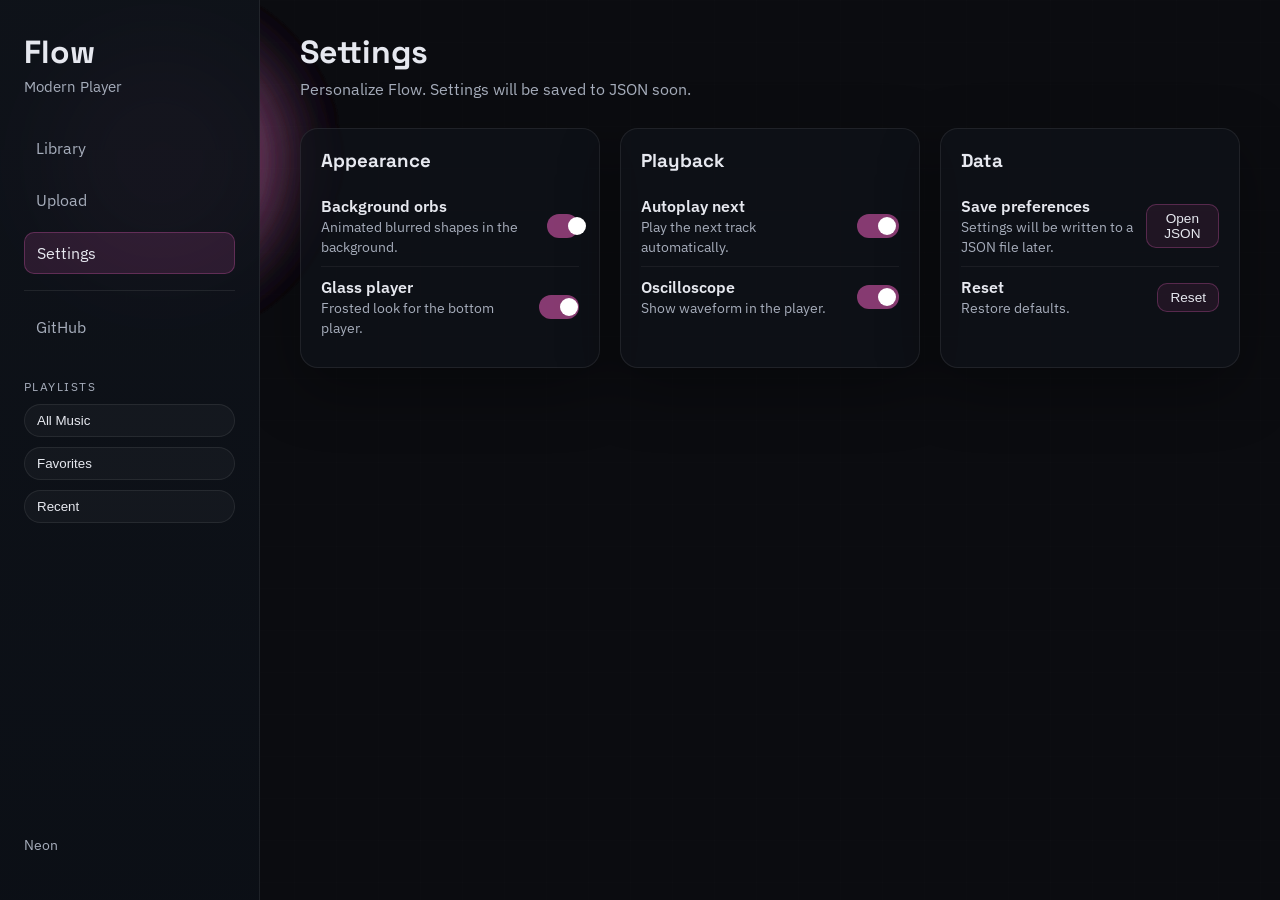
==== settings.html @ 891142a4 "Add files via upload" ====
<!DOCTYPE html>
<html lang="en">
  <head>
    <meta charset="UTF-8" />
    <meta name="viewport" content="width=device-width, initial-scale=1" />
    <title>Settings - Flow</title>
    <link rel="stylesheet" href="src/css/style.css" />
    <link rel="icon" href="src/icon/logo.png" />
  </head>
  <body>
    <div class="bg-orbs">
      <span class="orb orb-1"></span>
      <span class="orb orb-2"></span>
      <span class="orb orb-3"></span>
      <span class="orb orb-4"></span>
      <span class="orb orb-5"></span>
      <span class="orb orb-6"></span>
    </div>
    <div class="app">
      <aside class="sidebar">
        <div class="brand">
          <h1>Flow</h1>
          <p class="subtitle">Modern Player</p>
        </div>

        <nav class="nav">
          <a href="index.html#library" class="nav-link">Library</a>
          <a href="upload.html" class="nav-link">Upload</a>
          <a href="settings.html" class="nav-link active">Settings</a>
          <div class="nav-divider"></div>
          <a href="https://github.com/neonmc23/flow" target="_blank" class="nav-link">GitHub</a>
        </nav>

        <div class="sidebar-section">
          <p class="section-title">Playlists</p>
          <button class="pill">All Music</button>
          <button class="pill">Favorites</button>
          <button class="pill">Recent</button>
        </div>

        <p class="sidebar-footer">Neon</p>
      </aside>

      <main class="main">
        <header class="topbar compact">
          <div class="title-block">
            <h2>Settings</h2>
            <p>Personalize Flow. Settings will be saved to JSON soon.</p>
          </div>
        </header>

        <section class="settings-grid">
          <div class="setting-card">
            <h3>Appearance</h3>
            <div class="setting-row">
              <div>
                <p class="setting-title">Background orbs</p>
                <span class="setting-sub">Animated blurred shapes in the background.</span>
              </div>
              <label class="switch">
                <input type="checkbox" id="setting-orbs" checked />
                <span class="slider"></span>
              </label>
            </div>

            <div class="setting-row">
              <div>
                <p class="setting-title">Glass player</p>
                <span class="setting-sub">Frosted look for the bottom player.</span>
              </div>
              <label class="switch">
                <input type="checkbox" id="setting-glass" checked />
                <span class="slider"></span>
              </label>
            </div>
          </div>

          <div class="setting-card">
            <h3>Playback</h3>
            <div class="setting-row">
              <div>
                <p class="setting-title">Autoplay next</p>
                <span class="setting-sub">Play the next track automatically.</span>
              </div>
              <label class="switch">
                <input type="checkbox" id="setting-autoplay" checked />
                <span class="slider"></span>
              </label>
            </div>

            <div class="setting-row">
              <div>
                <p class="setting-title">Oscilloscope</p>
                <span class="setting-sub">Show waveform in the player.</span>
              </div>
              <label class="switch">
                <input type="checkbox" id="setting-osc" checked />
                <span class="slider"></span>
              </label>
            </div>
          </div>

          <div class="setting-card">
            <h3>Data</h3>
            <div class="setting-row">
              <div>
                <p class="setting-title">Save preferences</p>
                <span class="setting-sub">Settings will be written to a JSON file later.</span>
              </div>
              <button class="control-btn" type="button">Open JSON</button>
            </div>

            <div class="setting-row">
              <div>
                <p class="setting-title">Reset</p>
                <span class="setting-sub">Restore defaults.</span>
              </div>
              <button class="control-btn" type="button">Reset</button>
            </div>
          </div>
        </section>
      </main>
    </div>
    <script src="src/javascript/settings.js"></script>
  </body>
</html>
---- src/css/style.css ----
@import url("https://fonts.googleapis.com/css2?family=IBM+Plex+Mono:wght@400;500&family=IBM+Plex+Sans:wght@300;400;500;600&family=Space+Grotesk:wght@400;500;600&display=swap");

:root {
  --bg: #0b0c10;
  --bg-soft: #12141b;
  --bg-elev: #181c25;
  --sidebar: #0f131a;
  --sidebar-width: 260px;
  --border: rgba(255, 255, 255, 0.08);
  --text: #e6e8ef;
  --muted: #a6adbb;
  --accent: #ff66cc;
  --accent-2: #ff9ee2;
  --shadow: 0 20px 60px rgba(0, 0, 0, 0.35);
}

* {
  box-sizing: border-box;
}

body {
  margin: 0;
  font-family: "IBM Plex Sans", system-ui, sans-serif;
  background: var(--bg);
  color: var(--text);
  min-height: 100vh;
}

body::before {
  content: "";
  position: fixed;
  inset: 0;
  background-image: linear-gradient(rgba(255, 255, 255, 0.03) 1px, transparent 1px),
    linear-gradient(90deg, rgba(255, 255, 255, 0.03) 1px, transparent 1px);
  background-size: 42px 42px;
  opacity: 0.3;
  pointer-events: none;
  z-index: -1;
}

body.orbs-off .bg-orbs {
  display: none;
}

.bg-orbs {
  position: fixed;
  inset: 0;
  overflow: hidden;
  z-index: -2;
  pointer-events: none;
}

.orb {
  position: absolute;
  width: var(--orb-size, 320px);
  height: var(--orb-size, 320px);
  border-radius: 50%;
  background: radial-gradient(circle, rgba(255, 102, 204, 0.35), transparent 65%);
  filter: blur(40px);
  opacity: 0.7;
  transform: translate3d(0, 0, 0) scale(1);
  transition: transform 0.15s ease-out;
}

.orb:nth-child(odd) {
  background: radial-gradient(circle, rgba(255, 158, 226, 0.32), transparent 65%);
}

a {
  text-decoration: none;
  color: inherit;
}

code {
  font-family: "IBM Plex Mono", ui-monospace, SFMono-Regular, Menlo, Monaco, Consolas, "Liberation Mono",
    "Courier New", monospace;
  color: var(--accent);
}

pre {
  font-family: "IBM Plex Mono", ui-monospace, SFMono-Regular, Menlo, Monaco, Consolas, "Liberation Mono",
    "Courier New", monospace;
}

.app {
  display: grid;
  grid-template-columns: var(--sidebar-width) 1fr;
  min-height: 100vh;
  position: relative;
}

.sidebar {
  background: linear-gradient(180deg, rgba(15, 19, 26, 0.96), rgba(12, 16, 23, 0.95));
  border-right: 1px solid var(--border);
  padding: 32px 24px;
  display: flex;
  flex-direction: column;
  gap: 32px;
  position: sticky;
  top: 0;
  height: 100vh;
}

.brand h1 {
  font-family: "Space Grotesk", sans-serif;
  font-size: 2rem;
  margin: 0 0 4px 0;
}

.subtitle {
  margin: 0;
  color: var(--muted);
  font-size: 0.95rem;
}

.nav {
  display: flex;
  flex-direction: column;
  gap: 12px;
}

.nav-link {
  padding: 10px 12px;
  border-radius: 10px;
  color: var(--muted);
  transition: all 0.2s ease;
}

.nav-link:hover,
.nav-link.active {
  color: var(--text);
  background: rgba(255, 102, 204, 0.12);
  border: 1px solid rgba(255, 102, 204, 0.25);
}

.nav-divider {
  height: 1px;
  background: var(--border);
  margin: 4px 0;
}

.sidebar-section {
  display: flex;
  flex-direction: column;
  gap: 10px;
}

.section-title {
  font-size: 0.75rem;
  text-transform: uppercase;
  letter-spacing: 0.12em;
  color: var(--muted);
  margin: 0;
}

.pill {
  background: rgba(255, 255, 255, 0.03);
  color: var(--text);
  border: 1px solid var(--border);
  padding: 8px 12px;
  border-radius: 999px;
  text-align: left;
  cursor: pointer;
  transition: all 0.2s ease;
}

.pill:hover {
  border-color: rgba(255, 102, 204, 0.4);
  color: var(--accent);
}

.playlist-btn.active {
  border-color: rgba(255, 102, 204, 0.6);
  background: rgba(255, 102, 204, 0.18);
  color: var(--accent);
}

.sidebar-footer {
  margin-top: auto;
  color: var(--muted);
  font-size: 0.85rem;
}

.main {
  padding: 32px 40px 180px;
}

.topbar {
  display: grid;
  grid-template-columns: 1.1fr 1.4fr auto;
  gap: 24px;
  align-items: center;
  margin-bottom: 28px;
}

.topbar.compact {
  grid-template-columns: 1fr;
}

.title-block h2 {
  font-family: "Space Grotesk", sans-serif;
  font-size: 2rem;
  margin: 0 0 6px 0;
}

.title-block p {
  margin: 0;
  color: var(--muted);
  line-height: 1.4;
}

.search-wrapper {
  width: 100%;
}

.search-container {
  position: relative;
  width: 100%;
}

.search-bar {
  width: 100%;
  border: 1px solid var(--border);
  border-radius: 14px;
  padding: 12px 86px 12px 16px;
  background: rgba(10, 12, 16, 0.8);
  color: var(--text);
  font-size: 0.95rem;
}

.search-bar:focus {
  outline: none;
  border-color: rgba(255, 102, 204, 0.6);
  box-shadow: 0 0 0 3px rgba(255, 102, 204, 0.2);
}

.search-icon {
  position: absolute;
  right: 46px;
  top: 50%;
  transform: translateY(-50%);
  height: 18px;
  opacity: 0.7;
  pointer-events: none;
}

.filter-trigger {
  position: absolute;
  right: 10px;
  top: 50%;
  transform: translateY(-50%);
  width: 28px;
  height: 28px;
  border-radius: 8px;
  border: 1px solid rgba(255, 102, 204, 0.25);
  background: rgba(255, 102, 204, 0.12);
  display: grid;
  place-items: center;
  cursor: pointer;
  z-index: 3;
}

.filter-icon {
  height: 20px;
  opacity: 0.7;
  transition: opacity 0.2s;
}

.filter-trigger:hover .filter-icon {
  opacity: 1;
}

.filter-menu {
  display: none;
  flex-direction: column;
  position: absolute;
  top: 2.8rem;
  right: 0;
  background: rgba(12, 15, 22, 0.95);
  border: 1px solid rgba(255, 102, 204, 0.3);
  border-radius: 14px;
  padding: 0.8rem 1rem;
  z-index: 200;
  width: max-content;
  min-width: 180px;
  box-shadow: var(--shadow);
  backdrop-filter: blur(10px);
  opacity: 0;
  pointer-events: none;
  transform: translateY(-10px);
  transition: all 0.3s ease;
}

.filter-menu.show {
  display: flex;
  opacity: 1;
  pointer-events: auto;
  transform: translateY(0);
}

.filter-menu p {
  color: var(--accent);
  margin: 0.5rem 0 0.4rem;
  font-weight: 600;
  font-size: 0.9rem;
}

.filter-menu select {
  width: 100%;
  padding: 0.5rem 0.8rem;
  background: rgba(20, 24, 32, 0.9);
  border: 1px solid rgba(255, 102, 204, 0.3);
  border-radius: 8px;
  color: #fff;
  font-size: 0.95rem;
  margin-bottom: 0.7rem;
}

.filter-menu button {
  background-color: var(--accent);
  color: #200013;
  border: none;
  padding: 0.5rem 1rem;
  border-radius: 8px;
  font-weight: 600;
  cursor: pointer;
  width: 100%;
  transition: background-color 0.3s;
}

.filter-menu button:hover {
  background-color: #ff4fbf;
}

.stats {
  display: flex;
  gap: 18px;
  padding: 12px 16px;
  border-radius: 16px;
  background: rgba(12, 15, 22, 0.7);
  border: 1px solid var(--border);
  box-shadow: var(--shadow);
}

.stat {
  display: flex;
  flex-direction: column;
  gap: 4px;
}

.stat-label {
  font-size: 0.7rem;
  text-transform: uppercase;
  letter-spacing: 0.18em;
  color: var(--muted);
}

.stat-value {
  font-size: 1.1rem;
  font-weight: 600;
  color: var(--accent);
}

.content-grid {
  display: grid;
  grid-template-columns: minmax(0, 1fr) 280px;
  gap: 24px;
  align-items: start;
}

.library {
  background: rgba(15, 18, 25, 0.7);
  border: 1px solid var(--border);
  border-radius: 18px;
  padding: 12px;
  box-shadow: var(--shadow);
}

.table-head,
.track-row {
  display: grid;
  grid-template-columns: minmax(260px, 2.6fr) minmax(140px, 1.1fr) minmax(160px, 1.2fr) 60px;
  gap: 16px;
  align-items: center;
}

.table-head {
  padding: 12px 16px;
  color: var(--muted);
  font-size: 0.8rem;
  letter-spacing: 0.04em;
  border-bottom: 1px solid var(--border);
}

.sort-btn {
  background: transparent;
  border: none;
  color: var(--muted);
  font-size: 0.8rem;
  letter-spacing: 0.04em;
  padding: 0;
  text-align: left;
  cursor: pointer;
  display: flex;
  align-items: center;
  gap: 6px;
}

.sort-btn.active {
  color: var(--accent);
}

.sort-btn span {
  font-size: 0.65rem;
  color: var(--accent);
}

.table-body {
  list-style: none;
  padding: 0;
  margin: 0;
}

.track-row {
  padding: 12px 16px;
  border-radius: 12px;
  margin-top: 6px;
  background: rgba(12, 14, 20, 0.5);
  border: 1px solid transparent;
  transition: all 0.2s ease;
  cursor: pointer;
}

.track-row:hover {
  border-color: rgba(255, 102, 204, 0.3);
  background: rgba(20, 25, 34, 0.9);
}

.track-row.active {
  border-color: rgba(255, 158, 226, 0.7);
  box-shadow: 0 0 0 2px rgba(255, 102, 204, 0.2);
}

.cell.title {
  display: flex;
  align-items: center;
  gap: 12px;
  min-width: 0;
}

.cover {
  width: 42px;
  height: 42px;
  border-radius: 10px;
  object-fit: cover;
  box-shadow: 0 8px 20px rgba(0, 0, 0, 0.35);
}

.title-text strong {
  display: block;
  font-size: 0.98rem;
  white-space: nowrap;
  overflow: hidden;
  text-overflow: ellipsis;
}

.title-text span {
  color: var(--muted);
  font-size: 0.85rem;
  white-space: nowrap;
  overflow: hidden;
  text-overflow: ellipsis;
}

.title-text {
  min-width: 0;
  flex: 1;
}

.queue-add {
  margin-left: 8px;
  border: 1px solid rgba(255, 102, 204, 0.4);
  background: rgba(255, 102, 204, 0.15);
  color: var(--accent);
  font-size: 0.7rem;
  text-transform: uppercase;
  letter-spacing: 0.1em;
  padding: 4px 8px;
  border-radius: 999px;
  cursor: pointer;
}

.queue-add:hover {
  background: rgba(255, 102, 204, 0.3);
}

.fav-btn {
  margin-left: auto;
  margin-right: 8px;
  border: 1px solid rgba(255, 102, 204, 0.25);
  background: rgba(255, 102, 204, 0.08);
  color: var(--muted);
  font-size: 0.7rem;
  text-transform: uppercase;
  letter-spacing: 0.1em;
  padding: 4px 8px;
  border-radius: 999px;
  cursor: pointer;
}

.fav-btn.active {
  color: var(--accent);
  border-color: rgba(255, 102, 204, 0.5);
  background: rgba(255, 102, 204, 0.2);
}

.cell.artist,
.cell.album,
.cell.time {
  color: var(--muted);
  font-size: 0.9rem;
}

.cell.time {
  text-align: right;
  color: var(--accent);
  font-weight: 600;
}

.queue {
  background: rgba(15, 18, 25, 0.75);
  border: 1px solid var(--border);
  border-radius: 18px;
  padding: 16px;
  box-shadow: var(--shadow);
  position: sticky;
  top: 32px;
}

.queue-header {
  display: flex;
  align-items: center;
  justify-content: space-between;
  margin-bottom: 12px;
}

.queue-header h3 {
  margin: 0;
  font-family: "Space Grotesk", sans-serif;
  font-size: 1.1rem;
}

.queue-clear {
  background: transparent;
  border: 1px solid rgba(255, 102, 204, 0.3);
  color: var(--accent);
  padding: 6px 10px;
  border-radius: 10px;
  cursor: pointer;
  font-size: 0.75rem;
}

.queue-list {
  list-style: none;
  padding: 0;
  margin: 0;
  display: flex;
  flex-direction: column;
  gap: 10px;
}

.queue-item {
  display: flex;
  gap: 10px;
  padding: 8px 10px;
  border-radius: 12px;
  background: rgba(12, 14, 20, 0.5);
  border: 1px solid transparent;
  cursor: pointer;
  align-items: center;
}

.queue-item:hover {
  border-color: rgba(255, 102, 204, 0.35);
}

.queue-item.dragging {
  opacity: 0.5;
}

.queue-remove {
  margin-left: auto;
  border: none;
  background: transparent;
  color: var(--muted);
  font-size: 0.9rem;
  cursor: pointer;
}

.queue-remove:hover {
  color: var(--accent);
}

.queue-item img {
  width: 36px;
  height: 36px;
  border-radius: 8px;
  object-fit: cover;
}

.queue-item .meta {
  display: flex;
  flex-direction: column;
  gap: 2px;
}

.queue-item .meta span {
  font-size: 0.8rem;
  color: var(--muted);
}

.queue-hint {
  margin-top: 12px;
  font-size: 0.75rem;
  color: var(--muted);
}

footer {
  text-align: center;
  font-size: 0.8rem;
  color: var(--muted);
  margin-top: 32px;
}

.player {
  position: fixed;
  left: calc(var(--sidebar-width) + (100% - var(--sidebar-width)) / 2);
  transform: translateX(-50%);
  bottom: 16px;
  width: min(980px, calc(100% - var(--sidebar-width) - 48px));
  display: flex;
  gap: 12px;
  align-items: center;
  padding: 12px 16px;
  border-radius: 18px;
  background: rgba(14, 16, 22, 0.6);
  border: 1px solid rgba(255, 255, 255, 0.08);
  box-shadow: 0 24px 60px rgba(0, 0, 0, 0.45);
  backdrop-filter: blur(16px);
  flex-wrap: wrap;
  z-index: 50;
}

.player.player-flat {
  background: rgba(10, 12, 16, 0.9);
  backdrop-filter: none;
}

.oscilloscope-wrap {
  width: 100%;
}

#oscilloscope {
  width: 100%;
  height: 48px;
  background: rgba(10, 12, 16, 0.4);
  border-radius: 14px;
  box-shadow: 0 0 18px rgba(255, 102, 204, 0.2);
}

.oscilloscope-wrap.hidden {
  display: none;
}

.player-info {
  display: flex;
  align-items: center;
  gap: 12px;
  flex: 0 0 240px;
  max-width: 240px;
  min-width: 0;
}

.player-info img {
  width: 44px;
  height: 44px;
  border-radius: 10px;
  object-fit: cover;
}

.player-title {
  margin: 0;
  font-weight: 600;
  width: 100%;
  overflow: hidden;
  white-space: nowrap;
  display: block;
}

.player-info > div {
  min-width: 0;
}

.title-marquee {
  display: inline-block;
  white-space: nowrap;
  transform: translateX(0);
}

.player-title.is-marquee .title-marquee {
  animation: marquee var(--marquee-duration, 10s) linear infinite;
}

@keyframes marquee {
  0% {
    transform: translateX(0);
  }
  10% {
    transform: translateX(0);
  }
  45% {
    transform: translateX(calc(-1 * var(--marquee-distance, 0px)));
  }
  55% {
    transform: translateX(calc(-1 * var(--marquee-distance, 0px)));
  }
  90% {
    transform: translateX(0);
  }
  100% {
    transform: translateX(0);
  }
}

.player-sub {
  margin: 2px 0 0 0;
  color: var(--muted);
  font-size: 0.8rem;
}

#audio {
  flex: 1;
  height: 32px;
  border-radius: 12px;
  background: rgba(255, 255, 255, 0.05);
  border: 1px solid rgba(255, 255, 255, 0.08);
}

audio::-webkit-media-controls-panel {
  background-color: transparent;
}

audio::-moz-media-controls {
  background-color: transparent;
}

.player-controls {
  display: grid;
  gap: 10px;
  flex: 1;
  min-width: 280px;
}

.player-buttons {
  display: flex;
  gap: 8px;
}

.control-btn {
  border: 1px solid rgba(255, 102, 204, 0.25);
  background: rgba(255, 102, 204, 0.08);
  color: var(--text);
  padding: 6px 12px;
  border-radius: 10px;
  cursor: pointer;
  font-size: 0.85rem;
}

.control-btn.primary {
  background: rgba(255, 102, 204, 0.28);
  border-color: rgba(255, 102, 204, 0.6);
  color: #1b0010;
  font-weight: 600;
}

.control-btn:focus-visible {
  outline: 2px solid rgba(255, 102, 204, 0.6);
  outline-offset: 2px;
}

.progress-wrap {
  display: grid;
  grid-template-columns: 46px 1fr 46px auto;
  gap: 12px;
  align-items: center;
  color: var(--muted);
  font-size: 0.8rem;
}

#progress {
  width: 100%;
  accent-color: var(--accent);
}

.volume-wrap {
  display: flex;
  align-items: center;
  gap: 8px;
  color: var(--muted);
  font-size: 0.8rem;
}

#volume {
  width: 120px;
  accent-color: var(--accent);
}

.upload-guide {
  background: rgba(15, 18, 25, 0.75);
  border: 1px solid var(--border);
  border-radius: 18px;
  padding: 24px;
  box-shadow: var(--shadow);
}

.upload-guide h3 {
  margin-top: 0;
  font-family: "Space Grotesk", sans-serif;
}

.steps {
  line-height: 1.7;
  color: var(--muted);
}

.code-block {
  background: #0a0d13;
  color: var(--accent);
  padding: 16px;
  border-radius: 14px;
  border: 1px solid var(--border);
  overflow-x: auto;
}

.upload-note {
  margin-top: 16px;
  color: var(--muted);
}

.settings-grid {
  display: grid;
  grid-template-columns: repeat(auto-fit, minmax(260px, 1fr));
  gap: 20px;
}

.setting-card {
  background: rgba(15, 18, 25, 0.75);
  border: 1px solid var(--border);
  border-radius: 18px;
  padding: 20px;
  box-shadow: var(--shadow);
}

.setting-card h3 {
  margin: 0 0 14px;
  font-family: "Space Grotesk", sans-serif;
}

.setting-row {
  display: flex;
  align-items: center;
  justify-content: space-between;
  gap: 12px;
  padding: 10px 0;
  border-bottom: 1px solid rgba(255, 255, 255, 0.06);
}

.setting-row:last-child {
  border-bottom: none;
}

.setting-title {
  margin: 0;
  font-weight: 600;
}

.setting-sub {
  color: var(--muted);
  font-size: 0.85rem;
}

.switch {
  position: relative;
  display: inline-block;
  width: 42px;
  height: 24px;
}

.switch input {
  opacity: 0;
  width: 0;
  height: 0;
}

.slider {
  position: absolute;
  cursor: pointer;
  inset: 0;
  background: rgba(255, 255, 255, 0.12);
  border-radius: 999px;
  transition: 0.2s;
}

.slider::before {
  content: "";
  position: absolute;
  height: 18px;
  width: 18px;
  left: 3px;
  top: 3px;
  background: #fff;
  border-radius: 50%;
  transition: 0.2s;
}

.switch input:checked + .slider {
  background: rgba(255, 102, 204, 0.5);
}

.switch input:checked + .slider::before {
  transform: translateX(18px);
}

@media (max-width: 1200px) {
  .content-grid {
    grid-template-columns: 1fr;
  }

  .queue {
    position: relative;
    top: 0;
  }
}

@media (max-width: 1100px) {
  .topbar {
    grid-template-columns: 1fr;
  }

  .stats {
    width: fit-content;
  }
}

@media (max-width: 900px) {
  .app {
    grid-template-columns: 1fr;
  }

  .sidebar {
    position: relative;
    height: auto;
    border-right: none;
    border-bottom: 1px solid var(--border);
  }

  .main {
    padding: 24px 20px 160px;
  }

  .player {
    left: 50%;
    width: calc(100% - 32px);
  }

  .table-head,
  .track-row {
    grid-template-columns: minmax(200px, 1.8fr) minmax(120px, 1fr) minmax(140px, 1fr) 60px;
  }
}

@media (max-width: 700px) {
  .table-head {
    display: none;
  }

  .track-row {
    grid-template-columns: 1fr;
    gap: 8px;
  }

  .title-text strong,
  .title-text span {
    white-space: normal;
  }

  .queue-add {
    margin-left: 0;
  }

  .cell.artist,
  .cell.album,
  .cell.time {
    text-align: left;
  }

  .player {
    flex-direction: column;
    align-items: flex-start;
  }

  #audio {
    width: 100%;
  }
}
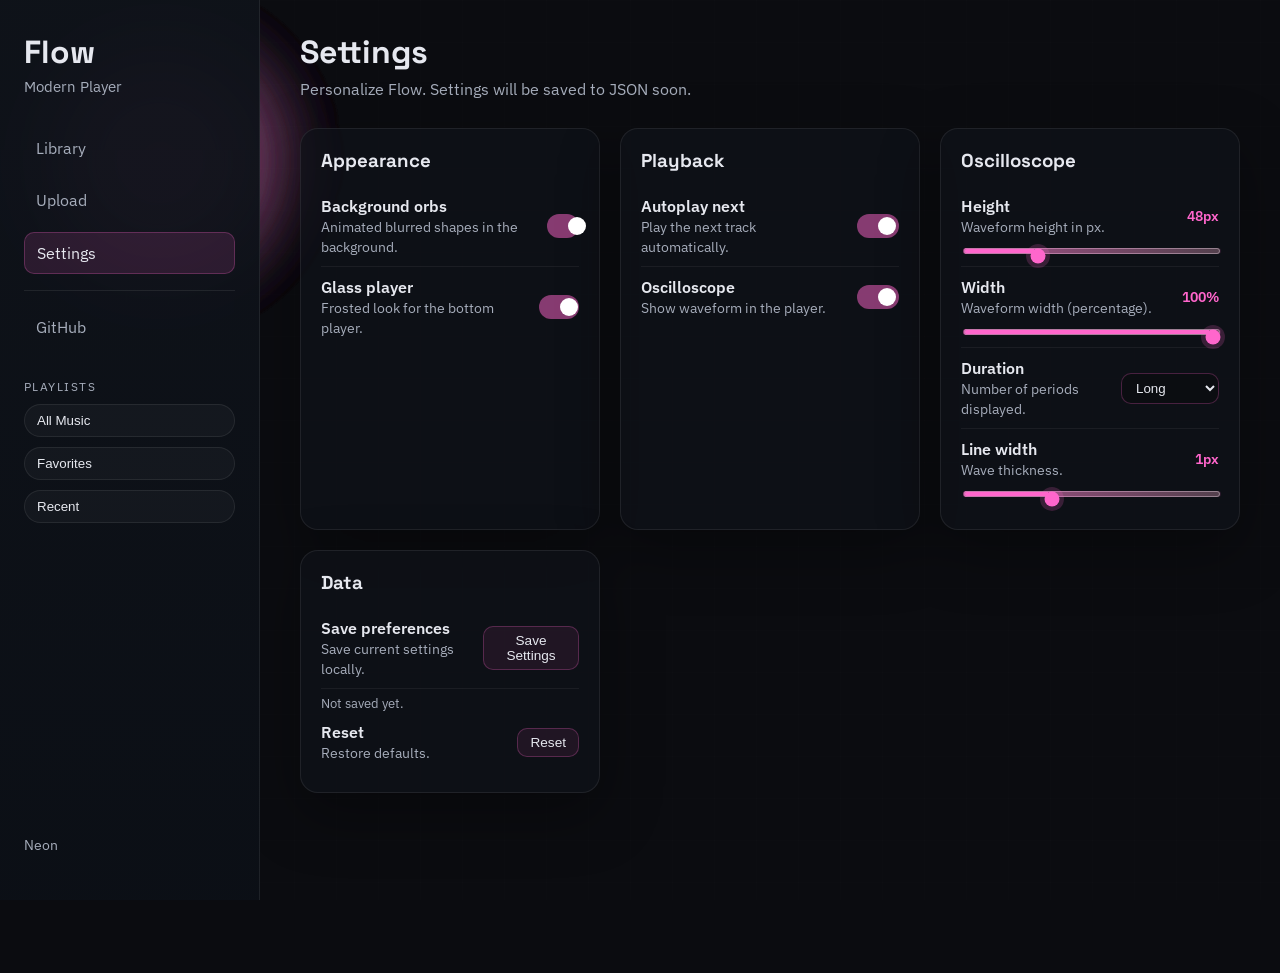
==== commit e13b49d4: "Add files via upload" ====
--- a/settings.html
+++ b/settings.html
@@ -101,21 +101,71 @@
           </div>
 
           <div class="setting-card">
+            <h3>Oscilloscope</h3>
+            <div class="setting-row range-row">
+              <div class="range-head">
+                <div>
+                  <p class="setting-title">Height</p>
+                  <span class="setting-sub">Waveform height in px.</span>
+                </div>
+                <span class="range-value" id="osc-height-value">48px</span>
+              </div>
+              <input id="setting-osc-height" type="range" min="32" max="90" value="48" />
+            </div>
+
+            <div class="setting-row range-row">
+              <div class="range-head">
+                <div>
+                  <p class="setting-title">Width</p>
+                  <span class="setting-sub">Waveform width (percentage).</span>
+                </div>
+                <span class="range-value" id="osc-width-value">100%</span>
+              </div>
+              <input id="setting-osc-width" type="range" min="60" max="100" value="100" />
+            </div>
+
+            <div class="setting-row">
+              <div>
+                <p class="setting-title">Duration</p>
+                <span class="setting-sub">Number of periods displayed.</span>
+              </div>
+              <select id="setting-osc-fft">
+                <option value="1024">Short</option>
+                <option value="2048">Medium</option>
+                <option value="4096" selected>Long</option>
+                <option value="8192">Very long</option>
+              </select>
+            </div>
+
+            <div class="setting-row range-row">
+              <div class="range-head">
+                <div>
+                  <p class="setting-title">Line width</p>
+                  <span class="setting-sub">Wave thickness.</span>
+                </div>
+                <span class="range-value" id="osc-line-value">1px</span>
+              </div>
+              <input id="setting-osc-line" type="range" min="0.5" max="2" step="0.1" value="1" />
+            </div>
+          </div>
+
+          <div class="setting-card">
             <h3>Data</h3>
             <div class="setting-row">
               <div>
                 <p class="setting-title">Save preferences</p>
-                <span class="setting-sub">Settings will be written to a JSON file later.</span>
+                <span class="setting-sub">Save current settings locally.</span>
               </div>
-              <button class="control-btn" type="button">Open JSON</button>
+              <button class="control-btn" id="save-settings" type="button">Save Settings</button>
             </div>
+            <p class="setting-status" id="save-status">Not saved yet.</p>
 
             <div class="setting-row">
               <div>
                 <p class="setting-title">Reset</p>
                 <span class="setting-sub">Restore defaults.</span>
               </div>
-              <button class="control-btn" type="button">Reset</button>
+              <button class="control-btn" id="reset-settings" type="button">Reset</button>
             </div>
           </div>
         </section>
--- a/src/css/style.css
+++ b/src/css/style.css
@@ -167,6 +167,10 @@
 .pill:hover {
   border-color: rgba(255, 102, 204, 0.4);
   color: var(--accent);
+}
+
+.pill:active {
+  transform: scale(0.97);
 }
 
 .playlist-btn.active {
@@ -404,10 +408,15 @@
   display: flex;
   align-items: center;
   gap: 6px;
+  transition: transform 0.08s ease, color 0.2s ease;
 }
 
 .sort-btn.active {
   color: var(--accent);
+}
+
+.sort-btn:active {
+  transform: translateY(1px);
 }
 
 .sort-btn span {
@@ -488,10 +497,15 @@
   padding: 4px 8px;
   border-radius: 999px;
   cursor: pointer;
+  transition: transform 0.08s ease, background 0.2s ease;
 }
 
 .queue-add:hover {
   background: rgba(255, 102, 204, 0.3);
+}
+
+.queue-add:active {
+  transform: scale(0.96);
 }
 
 .fav-btn {
@@ -506,12 +520,17 @@
   padding: 4px 8px;
   border-radius: 999px;
   cursor: pointer;
+  transition: transform 0.08s ease, background 0.2s ease;
 }
 
 .fav-btn.active {
   color: var(--accent);
   border-color: rgba(255, 102, 204, 0.5);
   background: rgba(255, 102, 204, 0.2);
+}
+
+.fav-btn:active {
+  transform: scale(0.96);
 }
 
 .cell.artist,
@@ -657,12 +676,13 @@
 }
 
 .oscilloscope-wrap {
-  width: 100%;
+  width: var(--osc-width, 100%);
+  margin: 0 auto;
 }
 
 #oscilloscope {
   width: 100%;
-  height: 48px;
+  height: var(--osc-height, 48px);
   background: rgba(10, 12, 16, 0.4);
   border-radius: 14px;
   box-shadow: 0 0 18px rgba(255, 102, 204, 0.2);
@@ -774,6 +794,7 @@
   border-radius: 10px;
   cursor: pointer;
   font-size: 0.85rem;
+  transition: transform 0.08s ease, box-shadow 0.2s ease, background 0.2s ease;
 }
 
 .control-btn.primary {
@@ -786,6 +807,11 @@
 .control-btn:focus-visible {
   outline: 2px solid rgba(255, 102, 204, 0.6);
   outline-offset: 2px;
+}
+
+.control-btn:active {
+  transform: scale(0.97);
+  box-shadow: 0 0 0 6px rgba(255, 102, 204, 0.12);
 }
 
 .progress-wrap {
@@ -887,6 +913,109 @@
 .setting-sub {
   color: var(--muted);
   font-size: 0.85rem;
+}
+
+.range-row {
+  flex-direction: column;
+  align-items: stretch;
+  gap: 10px;
+}
+
+.range-head {
+  display: flex;
+  align-items: center;
+  justify-content: space-between;
+  gap: 12px;
+}
+
+.range-value {
+  color: var(--accent);
+  font-weight: 600;
+  font-size: 0.85rem;
+}
+
+.setting-status {
+  margin: 6px 0 0;
+  color: var(--muted);
+  font-size: 0.8rem;
+}
+
+#save-settings.saved {
+  animation: savedPulse 0.5s ease, savedGlow 0.9s ease;
+}
+
+@keyframes savedPulse {
+  0% {
+    transform: scale(1);
+  }
+  50% {
+    transform: scale(1.04);
+  }
+  100% {
+    transform: scale(1);
+  }
+}
+
+@keyframes savedGlow {
+  0% {
+    box-shadow: 0 0 0 rgba(255, 102, 204, 0);
+  }
+  40% {
+    box-shadow: 0 0 18px rgba(255, 102, 204, 0.35);
+  }
+  100% {
+    box-shadow: 0 0 0 rgba(255, 102, 204, 0);
+  }
+}
+
+.settings-grid input[type="range"],
+.settings-grid select {
+  accent-color: var(--accent);
+}
+
+.settings-grid input[type="range"] {
+  height: 6px;
+  width: 100%;
+  background: rgba(255, 102, 204, 0.18);
+  border-radius: 999px;
+}
+
+.settings-grid input[type="range"]::-webkit-slider-thumb {
+  appearance: none;
+  width: 14px;
+  height: 14px;
+  border-radius: 50%;
+  background: var(--accent);
+  box-shadow: 0 0 0 4px rgba(255, 102, 204, 0.18);
+  border: none;
+}
+
+.settings-grid input[type="range"]::-moz-range-thumb {
+  width: 14px;
+  height: 14px;
+  border-radius: 50%;
+  background: var(--accent);
+  border: none;
+}
+
+.settings-grid input[type="range"]::-webkit-slider-runnable-track {
+  height: 6px;
+  border-radius: 999px;
+  background: linear-gradient(90deg, rgba(255, 102, 204, 0.55), rgba(255, 102, 204, 0.12));
+}
+
+.settings-grid input[type="range"]::-moz-range-track {
+  height: 6px;
+  border-radius: 999px;
+  background: linear-gradient(90deg, rgba(255, 102, 204, 0.55), rgba(255, 102, 204, 0.12));
+}
+
+.settings-grid select {
+  background: rgba(10, 12, 16, 0.6);
+  border: 1px solid rgba(255, 102, 204, 0.25);
+  color: var(--text);
+  padding: 6px 10px;
+  border-radius: 10px;
 }
 
 .switch {
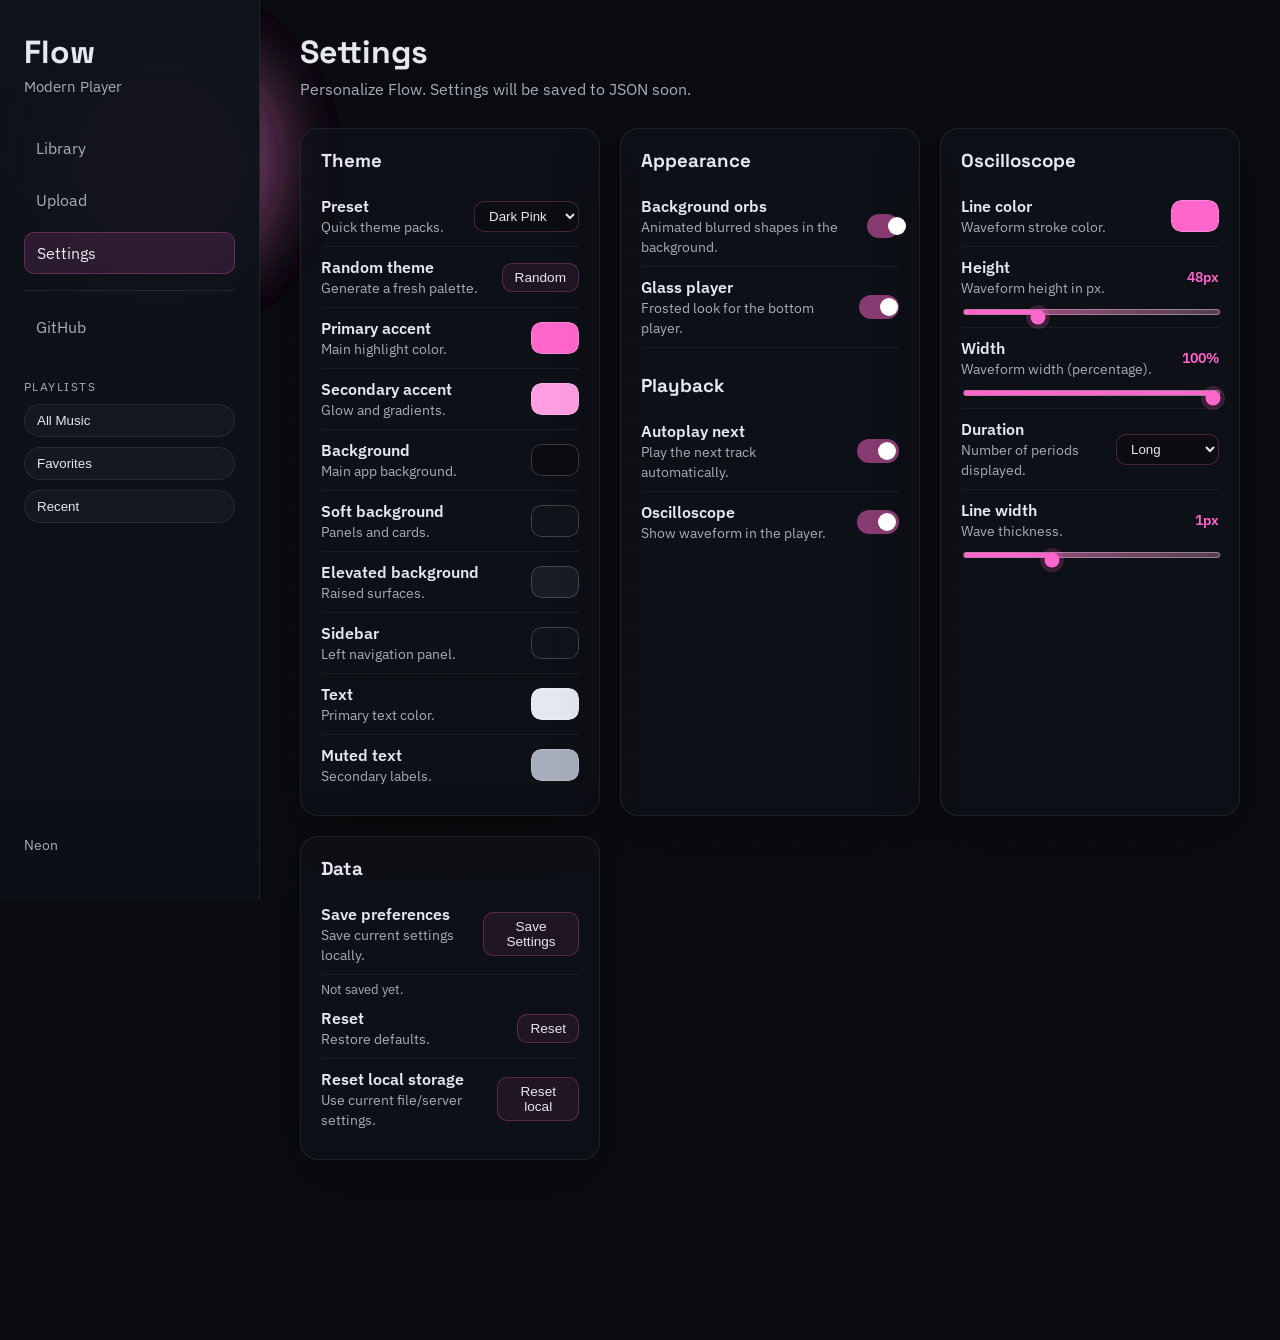
==== commit 8fd51aed: "Add files via upload" ====
--- a/settings.html
+++ b/settings.html
@@ -51,6 +51,94 @@
 
         <section class="settings-grid">
           <div class="setting-card">
+            <h3>Theme</h3>
+            <div class="setting-row">
+              <div>
+                <p class="setting-title">Preset</p>
+                <span class="setting-sub">Quick theme packs.</span>
+              </div>
+              <select id="setting-theme-preset">
+                <option value="">Custom</option>
+                <option value="dark-pink">Dark Pink</option>
+                <option value="blue-neon">Blue Neon</option>
+                <option value="sunset">Sunset</option>
+                <option value="forest">Forest</option>
+                <option value="mono">Mono</option>
+              </select>
+            </div>
+            <div class="setting-row">
+              <div>
+                <p class="setting-title">Random theme</p>
+                <span class="setting-sub">Generate a fresh palette.</span>
+              </div>
+              <button class="control-btn" id="random-theme" type="button">Random</button>
+            </div>
+            <div class="setting-row">
+              <div>
+                <p class="setting-title">Primary accent</p>
+                <span class="setting-sub">Main highlight color.</span>
+              </div>
+              <input type="color" id="setting-accent" />
+            </div>
+
+            <div class="setting-row">
+              <div>
+                <p class="setting-title">Secondary accent</p>
+                <span class="setting-sub">Glow and gradients.</span>
+              </div>
+              <input type="color" id="setting-accent-2" />
+            </div>
+
+            <div class="setting-row">
+              <div>
+                <p class="setting-title">Background</p>
+                <span class="setting-sub">Main app background.</span>
+              </div>
+              <input type="color" id="setting-bg" />
+            </div>
+
+            <div class="setting-row">
+              <div>
+                <p class="setting-title">Soft background</p>
+                <span class="setting-sub">Panels and cards.</span>
+              </div>
+              <input type="color" id="setting-bg-soft" />
+            </div>
+
+            <div class="setting-row">
+              <div>
+                <p class="setting-title">Elevated background</p>
+                <span class="setting-sub">Raised surfaces.</span>
+              </div>
+              <input type="color" id="setting-bg-elev" />
+            </div>
+
+            <div class="setting-row">
+              <div>
+                <p class="setting-title">Sidebar</p>
+                <span class="setting-sub">Left navigation panel.</span>
+              </div>
+              <input type="color" id="setting-sidebar" />
+            </div>
+
+            <div class="setting-row">
+              <div>
+                <p class="setting-title">Text</p>
+                <span class="setting-sub">Primary text color.</span>
+              </div>
+              <input type="color" id="setting-text" />
+            </div>
+
+            <div class="setting-row">
+              <div>
+                <p class="setting-title">Muted text</p>
+                <span class="setting-sub">Secondary labels.</span>
+              </div>
+              <input type="color" id="setting-muted" />
+            </div>
+          </div>
+
+          <div class="setting-card">
             <h3>Appearance</h3>
             <div class="setting-row">
               <div>
@@ -73,10 +161,8 @@
                 <span class="slider"></span>
               </label>
             </div>
-          </div>
-
-          <div class="setting-card">
-            <h3>Playback</h3>
+
+            <h3 style="margin-top: 10%;">Playback</h3>
             <div class="setting-row">
               <div>
                 <p class="setting-title">Autoplay next</p>
@@ -102,6 +188,13 @@
 
           <div class="setting-card">
             <h3>Oscilloscope</h3>
+            <div class="setting-row">
+              <div>
+                <p class="setting-title">Line color</p>
+                <span class="setting-sub">Waveform stroke color.</span>
+              </div>
+              <input type="color" id="setting-osc-color" />
+            </div>
             <div class="setting-row range-row">
               <div class="range-head">
                 <div>
@@ -130,6 +223,7 @@
                 <span class="setting-sub">Number of periods displayed.</span>
               </div>
               <select id="setting-osc-fft">
+                <option value="512">Very short</option>
                 <option value="1024">Short</option>
                 <option value="2048">Medium</option>
                 <option value="4096" selected>Long</option>
@@ -167,10 +261,18 @@
               </div>
               <button class="control-btn" id="reset-settings" type="button">Reset</button>
             </div>
+            <div class="setting-row">
+              <div>
+                <p class="setting-title">Reset local storage</p>
+                <span class="setting-sub">Use current file/server settings.</span>
+              </div>
+              <button class="control-btn" id="reset-local" type="button">Reset local</button>
+            </div>
           </div>
         </section>
       </main>
     </div>
+    <script src="src/javascript/state.js"></script>
     <script src="src/javascript/settings.js"></script>
   </body>
 </html>
--- a/src/css/style.css
+++ b/src/css/style.css
@@ -1,1144 +1,1730 @@
-@import url("https://fonts.googleapis.com/css2?family=IBM+Plex+Mono:wght@400;500&family=IBM+Plex+Sans:wght@300;400;500;600&family=Space+Grotesk:wght@400;500;600&display=swap");
-
-:root {
-  --bg: #0b0c10;
-  --bg-soft: #12141b;
-  --bg-elev: #181c25;
-  --sidebar: #0f131a;
-  --sidebar-width: 260px;
-  --border: rgba(255, 255, 255, 0.08);
-  --text: #e6e8ef;
-  --muted: #a6adbb;
+@import url("https://fonts.googleapis.com/css2?family=IBM+Plex+Mono:wght@400;500&family=IBM+Plex+Sans:wght@300;400;500;600&family=Space+Grotesk:wght@400;500;600&display=swap");
+
+:root {
+  --bg: #0b0c10;
+  --bg-soft: #12141b;
+  --bg-elev: #181c25;
+  --sidebar: #0f131a;
+  --sidebar-width: 260px;
+  --border: rgba(255, 255, 255, 0.08);
+  --text: #e6e8ef;
+  --muted: #a6adbb;
   --accent: #ff66cc;
   --accent-2: #ff9ee2;
-  --shadow: 0 20px 60px rgba(0, 0, 0, 0.35);
-}
-
-* {
-  box-sizing: border-box;
-}
-
-body {
-  margin: 0;
-  font-family: "IBM Plex Sans", system-ui, sans-serif;
-  background: var(--bg);
-  color: var(--text);
-  min-height: 100vh;
-}
-
-body::before {
-  content: "";
-  position: fixed;
-  inset: 0;
-  background-image: linear-gradient(rgba(255, 255, 255, 0.03) 1px, transparent 1px),
-    linear-gradient(90deg, rgba(255, 255, 255, 0.03) 1px, transparent 1px);
-  background-size: 42px 42px;
-  opacity: 0.3;
-  pointer-events: none;
-  z-index: -1;
-}
-
-body.orbs-off .bg-orbs {
-  display: none;
-}
-
-.bg-orbs {
-  position: fixed;
-  inset: 0;
-  overflow: hidden;
-  z-index: -2;
-  pointer-events: none;
-}
-
-.orb {
-  position: absolute;
-  width: var(--orb-size, 320px);
-  height: var(--orb-size, 320px);
-  border-radius: 50%;
-  background: radial-gradient(circle, rgba(255, 102, 204, 0.35), transparent 65%);
-  filter: blur(40px);
-  opacity: 0.7;
-  transform: translate3d(0, 0, 0) scale(1);
-  transition: transform 0.15s ease-out;
-}
-
-.orb:nth-child(odd) {
-  background: radial-gradient(circle, rgba(255, 158, 226, 0.32), transparent 65%);
-}
-
-a {
-  text-decoration: none;
-  color: inherit;
-}
-
-code {
-  font-family: "IBM Plex Mono", ui-monospace, SFMono-Regular, Menlo, Monaco, Consolas, "Liberation Mono",
-    "Courier New", monospace;
-  color: var(--accent);
-}
-
-pre {
-  font-family: "IBM Plex Mono", ui-monospace, SFMono-Regular, Menlo, Monaco, Consolas, "Liberation Mono",
-    "Courier New", monospace;
-}
-
-.app {
-  display: grid;
-  grid-template-columns: var(--sidebar-width) 1fr;
-  min-height: 100vh;
-  position: relative;
-}
-
-.sidebar {
-  background: linear-gradient(180deg, rgba(15, 19, 26, 0.96), rgba(12, 16, 23, 0.95));
-  border-right: 1px solid var(--border);
-  padding: 32px 24px;
-  display: flex;
-  flex-direction: column;
-  gap: 32px;
-  position: sticky;
-  top: 0;
-  height: 100vh;
-}
-
-.brand h1 {
-  font-family: "Space Grotesk", sans-serif;
-  font-size: 2rem;
-  margin: 0 0 4px 0;
-}
-
-.subtitle {
-  margin: 0;
-  color: var(--muted);
-  font-size: 0.95rem;
-}
-
-.nav {
-  display: flex;
-  flex-direction: column;
-  gap: 12px;
-}
-
-.nav-link {
-  padding: 10px 12px;
-  border-radius: 10px;
-  color: var(--muted);
-  transition: all 0.2s ease;
-}
-
-.nav-link:hover,
-.nav-link.active {
-  color: var(--text);
-  background: rgba(255, 102, 204, 0.12);
-  border: 1px solid rgba(255, 102, 204, 0.25);
-}
-
-.nav-divider {
-  height: 1px;
-  background: var(--border);
-  margin: 4px 0;
-}
-
-.sidebar-section {
-  display: flex;
-  flex-direction: column;
-  gap: 10px;
-}
-
-.section-title {
-  font-size: 0.75rem;
-  text-transform: uppercase;
-  letter-spacing: 0.12em;
-  color: var(--muted);
-  margin: 0;
-}
-
-.pill {
-  background: rgba(255, 255, 255, 0.03);
-  color: var(--text);
-  border: 1px solid var(--border);
-  padding: 8px 12px;
-  border-radius: 999px;
-  text-align: left;
-  cursor: pointer;
-  transition: all 0.2s ease;
-}
-
-.pill:hover {
-  border-color: rgba(255, 102, 204, 0.4);
-  color: var(--accent);
-}
-
-.pill:active {
-  transform: scale(0.97);
-}
-
-.playlist-btn.active {
-  border-color: rgba(255, 102, 204, 0.6);
-  background: rgba(255, 102, 204, 0.18);
-  color: var(--accent);
-}
-
-.sidebar-footer {
-  margin-top: auto;
-  color: var(--muted);
-  font-size: 0.85rem;
-}
-
-.main {
-  padding: 32px 40px 180px;
-}
-
-.topbar {
-  display: grid;
-  grid-template-columns: 1.1fr 1.4fr auto;
-  gap: 24px;
-  align-items: center;
-  margin-bottom: 28px;
-}
-
-.topbar.compact {
-  grid-template-columns: 1fr;
-}
-
-.title-block h2 {
-  font-family: "Space Grotesk", sans-serif;
-  font-size: 2rem;
-  margin: 0 0 6px 0;
-}
-
-.title-block p {
-  margin: 0;
-  color: var(--muted);
-  line-height: 1.4;
-}
-
-.search-wrapper {
-  width: 100%;
-}
-
-.search-container {
-  position: relative;
-  width: 100%;
-}
-
-.search-bar {
-  width: 100%;
-  border: 1px solid var(--border);
-  border-radius: 14px;
-  padding: 12px 86px 12px 16px;
-  background: rgba(10, 12, 16, 0.8);
-  color: var(--text);
-  font-size: 0.95rem;
-}
-
-.search-bar:focus {
-  outline: none;
-  border-color: rgba(255, 102, 204, 0.6);
-  box-shadow: 0 0 0 3px rgba(255, 102, 204, 0.2);
-}
-
-.search-icon {
-  position: absolute;
-  right: 46px;
-  top: 50%;
-  transform: translateY(-50%);
-  height: 18px;
-  opacity: 0.7;
-  pointer-events: none;
-}
-
-.filter-trigger {
-  position: absolute;
-  right: 10px;
-  top: 50%;
-  transform: translateY(-50%);
-  width: 28px;
-  height: 28px;
-  border-radius: 8px;
-  border: 1px solid rgba(255, 102, 204, 0.25);
-  background: rgba(255, 102, 204, 0.12);
-  display: grid;
-  place-items: center;
-  cursor: pointer;
-  z-index: 3;
-}
-
-.filter-icon {
-  height: 20px;
-  opacity: 0.7;
-  transition: opacity 0.2s;
-}
-
-.filter-trigger:hover .filter-icon {
-  opacity: 1;
-}
-
-.filter-menu {
-  display: none;
-  flex-direction: column;
-  position: absolute;
-  top: 2.8rem;
-  right: 0;
-  background: rgba(12, 15, 22, 0.95);
-  border: 1px solid rgba(255, 102, 204, 0.3);
-  border-radius: 14px;
-  padding: 0.8rem 1rem;
-  z-index: 200;
-  width: max-content;
-  min-width: 180px;
-  box-shadow: var(--shadow);
-  backdrop-filter: blur(10px);
-  opacity: 0;
-  pointer-events: none;
-  transform: translateY(-10px);
-  transition: all 0.3s ease;
-}
-
-.filter-menu.show {
-  display: flex;
-  opacity: 1;
-  pointer-events: auto;
-  transform: translateY(0);
-}
-
-.filter-menu p {
-  color: var(--accent);
-  margin: 0.5rem 0 0.4rem;
-  font-weight: 600;
-  font-size: 0.9rem;
-}
-
-.filter-menu select {
-  width: 100%;
-  padding: 0.5rem 0.8rem;
-  background: rgba(20, 24, 32, 0.9);
-  border: 1px solid rgba(255, 102, 204, 0.3);
-  border-radius: 8px;
-  color: #fff;
-  font-size: 0.95rem;
-  margin-bottom: 0.7rem;
-}
-
-.filter-menu button {
-  background-color: var(--accent);
-  color: #200013;
-  border: none;
-  padding: 0.5rem 1rem;
-  border-radius: 8px;
-  font-weight: 600;
-  cursor: pointer;
-  width: 100%;
-  transition: background-color 0.3s;
-}
-
-.filter-menu button:hover {
-  background-color: #ff4fbf;
-}
-
-.stats {
-  display: flex;
-  gap: 18px;
-  padding: 12px 16px;
-  border-radius: 16px;
-  background: rgba(12, 15, 22, 0.7);
-  border: 1px solid var(--border);
-  box-shadow: var(--shadow);
-}
-
-.stat {
-  display: flex;
-  flex-direction: column;
-  gap: 4px;
-}
-
-.stat-label {
-  font-size: 0.7rem;
-  text-transform: uppercase;
-  letter-spacing: 0.18em;
-  color: var(--muted);
-}
-
-.stat-value {
-  font-size: 1.1rem;
-  font-weight: 600;
-  color: var(--accent);
-}
-
-.content-grid {
-  display: grid;
-  grid-template-columns: minmax(0, 1fr) 280px;
-  gap: 24px;
-  align-items: start;
-}
-
-.library {
-  background: rgba(15, 18, 25, 0.7);
-  border: 1px solid var(--border);
-  border-radius: 18px;
-  padding: 12px;
-  box-shadow: var(--shadow);
-}
-
-.table-head,
-.track-row {
-  display: grid;
-  grid-template-columns: minmax(260px, 2.6fr) minmax(140px, 1.1fr) minmax(160px, 1.2fr) 60px;
-  gap: 16px;
-  align-items: center;
-}
-
-.table-head {
-  padding: 12px 16px;
-  color: var(--muted);
-  font-size: 0.8rem;
-  letter-spacing: 0.04em;
-  border-bottom: 1px solid var(--border);
-}
-
-.sort-btn {
-  background: transparent;
-  border: none;
-  color: var(--muted);
-  font-size: 0.8rem;
-  letter-spacing: 0.04em;
-  padding: 0;
-  text-align: left;
-  cursor: pointer;
-  display: flex;
-  align-items: center;
-  gap: 6px;
-  transition: transform 0.08s ease, color 0.2s ease;
-}
-
-.sort-btn.active {
-  color: var(--accent);
-}
-
-.sort-btn:active {
-  transform: translateY(1px);
-}
-
-.sort-btn span {
-  font-size: 0.65rem;
-  color: var(--accent);
-}
-
-.table-body {
-  list-style: none;
-  padding: 0;
-  margin: 0;
-}
-
-.track-row {
-  padding: 12px 16px;
-  border-radius: 12px;
-  margin-top: 6px;
-  background: rgba(12, 14, 20, 0.5);
-  border: 1px solid transparent;
-  transition: all 0.2s ease;
-  cursor: pointer;
-}
-
-.track-row:hover {
-  border-color: rgba(255, 102, 204, 0.3);
-  background: rgba(20, 25, 34, 0.9);
-}
-
-.track-row.active {
-  border-color: rgba(255, 158, 226, 0.7);
-  box-shadow: 0 0 0 2px rgba(255, 102, 204, 0.2);
-}
-
-.cell.title {
-  display: flex;
-  align-items: center;
-  gap: 12px;
-  min-width: 0;
-}
-
-.cover {
-  width: 42px;
-  height: 42px;
-  border-radius: 10px;
-  object-fit: cover;
-  box-shadow: 0 8px 20px rgba(0, 0, 0, 0.35);
-}
-
-.title-text strong {
-  display: block;
-  font-size: 0.98rem;
-  white-space: nowrap;
-  overflow: hidden;
-  text-overflow: ellipsis;
-}
-
-.title-text span {
-  color: var(--muted);
-  font-size: 0.85rem;
-  white-space: nowrap;
-  overflow: hidden;
-  text-overflow: ellipsis;
-}
-
-.title-text {
-  min-width: 0;
-  flex: 1;
-}
-
-.queue-add {
-  margin-left: 8px;
-  border: 1px solid rgba(255, 102, 204, 0.4);
-  background: rgba(255, 102, 204, 0.15);
-  color: var(--accent);
-  font-size: 0.7rem;
-  text-transform: uppercase;
-  letter-spacing: 0.1em;
-  padding: 4px 8px;
-  border-radius: 999px;
-  cursor: pointer;
-  transition: transform 0.08s ease, background 0.2s ease;
-}
-
-.queue-add:hover {
-  background: rgba(255, 102, 204, 0.3);
-}
-
-.queue-add:active {
-  transform: scale(0.96);
-}
-
-.fav-btn {
-  margin-left: auto;
-  margin-right: 8px;
-  border: 1px solid rgba(255, 102, 204, 0.25);
-  background: rgba(255, 102, 204, 0.08);
-  color: var(--muted);
-  font-size: 0.7rem;
-  text-transform: uppercase;
-  letter-spacing: 0.1em;
-  padding: 4px 8px;
-  border-radius: 999px;
-  cursor: pointer;
-  transition: transform 0.08s ease, background 0.2s ease;
-}
-
-.fav-btn.active {
-  color: var(--accent);
-  border-color: rgba(255, 102, 204, 0.5);
-  background: rgba(255, 102, 204, 0.2);
-}
-
-.fav-btn:active {
-  transform: scale(0.96);
-}
-
-.cell.artist,
-.cell.album,
-.cell.time {
-  color: var(--muted);
-  font-size: 0.9rem;
-}
-
-.cell.time {
-  text-align: right;
-  color: var(--accent);
-  font-weight: 600;
-}
-
-.queue {
-  background: rgba(15, 18, 25, 0.75);
-  border: 1px solid var(--border);
-  border-radius: 18px;
-  padding: 16px;
-  box-shadow: var(--shadow);
-  position: sticky;
-  top: 32px;
-}
-
-.queue-header {
-  display: flex;
-  align-items: center;
-  justify-content: space-between;
-  margin-bottom: 12px;
-}
-
-.queue-header h3 {
-  margin: 0;
-  font-family: "Space Grotesk", sans-serif;
-  font-size: 1.1rem;
-}
-
-.queue-clear {
-  background: transparent;
-  border: 1px solid rgba(255, 102, 204, 0.3);
-  color: var(--accent);
-  padding: 6px 10px;
-  border-radius: 10px;
-  cursor: pointer;
-  font-size: 0.75rem;
-}
-
-.queue-list {
-  list-style: none;
-  padding: 0;
-  margin: 0;
-  display: flex;
-  flex-direction: column;
-  gap: 10px;
-}
-
-.queue-item {
-  display: flex;
-  gap: 10px;
-  padding: 8px 10px;
-  border-radius: 12px;
-  background: rgba(12, 14, 20, 0.5);
-  border: 1px solid transparent;
-  cursor: pointer;
-  align-items: center;
-}
-
-.queue-item:hover {
-  border-color: rgba(255, 102, 204, 0.35);
-}
-
-.queue-item.dragging {
-  opacity: 0.5;
-}
-
-.queue-remove {
-  margin-left: auto;
-  border: none;
-  background: transparent;
-  color: var(--muted);
-  font-size: 0.9rem;
-  cursor: pointer;
-}
-
-.queue-remove:hover {
-  color: var(--accent);
-}
-
-.queue-item img {
-  width: 36px;
-  height: 36px;
-  border-radius: 8px;
-  object-fit: cover;
-}
-
-.queue-item .meta {
-  display: flex;
-  flex-direction: column;
-  gap: 2px;
-}
-
-.queue-item .meta span {
-  font-size: 0.8rem;
-  color: var(--muted);
-}
-
-.queue-hint {
-  margin-top: 12px;
-  font-size: 0.75rem;
-  color: var(--muted);
-}
-
-footer {
-  text-align: center;
-  font-size: 0.8rem;
-  color: var(--muted);
-  margin-top: 32px;
-}
-
-.player {
-  position: fixed;
-  left: calc(var(--sidebar-width) + (100% - var(--sidebar-width)) / 2);
-  transform: translateX(-50%);
-  bottom: 16px;
-  width: min(980px, calc(100% - var(--sidebar-width) - 48px));
-  display: flex;
-  gap: 12px;
-  align-items: center;
-  padding: 12px 16px;
-  border-radius: 18px;
-  background: rgba(14, 16, 22, 0.6);
-  border: 1px solid rgba(255, 255, 255, 0.08);
-  box-shadow: 0 24px 60px rgba(0, 0, 0, 0.45);
-  backdrop-filter: blur(16px);
-  flex-wrap: wrap;
-  z-index: 50;
-}
-
-.player.player-flat {
-  background: rgba(10, 12, 16, 0.9);
-  backdrop-filter: none;
-}
-
-.oscilloscope-wrap {
-  width: var(--osc-width, 100%);
-  margin: 0 auto;
-}
-
-#oscilloscope {
-  width: 100%;
-  height: var(--osc-height, 48px);
-  background: rgba(10, 12, 16, 0.4);
-  border-radius: 14px;
-  box-shadow: 0 0 18px rgba(255, 102, 204, 0.2);
-}
-
-.oscilloscope-wrap.hidden {
-  display: none;
-}
-
-.player-info {
-  display: flex;
-  align-items: center;
-  gap: 12px;
-  flex: 0 0 240px;
-  max-width: 240px;
-  min-width: 0;
-}
-
-.player-info img {
-  width: 44px;
-  height: 44px;
-  border-radius: 10px;
-  object-fit: cover;
-}
-
-.player-title {
-  margin: 0;
-  font-weight: 600;
-  width: 100%;
-  overflow: hidden;
-  white-space: nowrap;
-  display: block;
-}
-
-.player-info > div {
-  min-width: 0;
-}
-
-.title-marquee {
-  display: inline-block;
-  white-space: nowrap;
-  transform: translateX(0);
-}
-
-.player-title.is-marquee .title-marquee {
-  animation: marquee var(--marquee-duration, 10s) linear infinite;
-}
-
-@keyframes marquee {
-  0% {
-    transform: translateX(0);
-  }
-  10% {
-    transform: translateX(0);
-  }
-  45% {
-    transform: translateX(calc(-1 * var(--marquee-distance, 0px)));
-  }
-  55% {
-    transform: translateX(calc(-1 * var(--marquee-distance, 0px)));
-  }
-  90% {
-    transform: translateX(0);
-  }
-  100% {
-    transform: translateX(0);
-  }
-}
-
-.player-sub {
-  margin: 2px 0 0 0;
-  color: var(--muted);
-  font-size: 0.8rem;
-}
-
-#audio {
-  flex: 1;
-  height: 32px;
-  border-radius: 12px;
-  background: rgba(255, 255, 255, 0.05);
-  border: 1px solid rgba(255, 255, 255, 0.08);
-}
-
-audio::-webkit-media-controls-panel {
-  background-color: transparent;
-}
-
-audio::-moz-media-controls {
-  background-color: transparent;
-}
-
-.player-controls {
-  display: grid;
-  gap: 10px;
-  flex: 1;
-  min-width: 280px;
-}
-
-.player-buttons {
-  display: flex;
-  gap: 8px;
-}
-
-.control-btn {
-  border: 1px solid rgba(255, 102, 204, 0.25);
-  background: rgba(255, 102, 204, 0.08);
-  color: var(--text);
-  padding: 6px 12px;
-  border-radius: 10px;
-  cursor: pointer;
-  font-size: 0.85rem;
-  transition: transform 0.08s ease, box-shadow 0.2s ease, background 0.2s ease;
-}
-
-.control-btn.primary {
-  background: rgba(255, 102, 204, 0.28);
-  border-color: rgba(255, 102, 204, 0.6);
-  color: #1b0010;
-  font-weight: 600;
-}
-
-.control-btn:focus-visible {
-  outline: 2px solid rgba(255, 102, 204, 0.6);
-  outline-offset: 2px;
-}
-
-.control-btn:active {
-  transform: scale(0.97);
-  box-shadow: 0 0 0 6px rgba(255, 102, 204, 0.12);
-}
-
-.progress-wrap {
-  display: grid;
-  grid-template-columns: 46px 1fr 46px auto;
-  gap: 12px;
-  align-items: center;
-  color: var(--muted);
-  font-size: 0.8rem;
-}
-
-#progress {
-  width: 100%;
-  accent-color: var(--accent);
-}
-
-.volume-wrap {
-  display: flex;
-  align-items: center;
-  gap: 8px;
-  color: var(--muted);
-  font-size: 0.8rem;
-}
-
-#volume {
-  width: 120px;
-  accent-color: var(--accent);
-}
-
-.upload-guide {
-  background: rgba(15, 18, 25, 0.75);
-  border: 1px solid var(--border);
-  border-radius: 18px;
-  padding: 24px;
-  box-shadow: var(--shadow);
-}
-
-.upload-guide h3 {
-  margin-top: 0;
-  font-family: "Space Grotesk", sans-serif;
-}
-
-.steps {
-  line-height: 1.7;
-  color: var(--muted);
-}
-
-.code-block {
-  background: #0a0d13;
-  color: var(--accent);
-  padding: 16px;
-  border-radius: 14px;
-  border: 1px solid var(--border);
-  overflow-x: auto;
-}
-
-.upload-note {
-  margin-top: 16px;
-  color: var(--muted);
-}
-
-.settings-grid {
-  display: grid;
-  grid-template-columns: repeat(auto-fit, minmax(260px, 1fr));
-  gap: 20px;
-}
-
-.setting-card {
-  background: rgba(15, 18, 25, 0.75);
-  border: 1px solid var(--border);
-  border-radius: 18px;
-  padding: 20px;
-  box-shadow: var(--shadow);
-}
-
-.setting-card h3 {
-  margin: 0 0 14px;
-  font-family: "Space Grotesk", sans-serif;
-}
-
-.setting-row {
-  display: flex;
-  align-items: center;
-  justify-content: space-between;
-  gap: 12px;
-  padding: 10px 0;
-  border-bottom: 1px solid rgba(255, 255, 255, 0.06);
-}
-
-.setting-row:last-child {
-  border-bottom: none;
-}
-
-.setting-title {
-  margin: 0;
-  font-weight: 600;
-}
-
-.setting-sub {
-  color: var(--muted);
-  font-size: 0.85rem;
-}
-
-.range-row {
-  flex-direction: column;
-  align-items: stretch;
-  gap: 10px;
-}
-
-.range-head {
-  display: flex;
-  align-items: center;
-  justify-content: space-between;
-  gap: 12px;
-}
-
-.range-value {
-  color: var(--accent);
-  font-weight: 600;
-  font-size: 0.85rem;
-}
-
-.setting-status {
-  margin: 6px 0 0;
-  color: var(--muted);
-  font-size: 0.8rem;
-}
-
-#save-settings.saved {
-  animation: savedPulse 0.5s ease, savedGlow 0.9s ease;
-}
-
-@keyframes savedPulse {
-  0% {
-    transform: scale(1);
-  }
-  50% {
-    transform: scale(1.04);
-  }
-  100% {
-    transform: scale(1);
-  }
-}
-
-@keyframes savedGlow {
-  0% {
-    box-shadow: 0 0 0 rgba(255, 102, 204, 0);
-  }
-  40% {
-    box-shadow: 0 0 18px rgba(255, 102, 204, 0.35);
-  }
-  100% {
-    box-shadow: 0 0 0 rgba(255, 102, 204, 0);
-  }
-}
-
-.settings-grid input[type="range"],
-.settings-grid select {
-  accent-color: var(--accent);
-}
-
-.settings-grid input[type="range"] {
-  height: 6px;
-  width: 100%;
-  background: rgba(255, 102, 204, 0.18);
-  border-radius: 999px;
-}
-
-.settings-grid input[type="range"]::-webkit-slider-thumb {
-  appearance: none;
-  width: 14px;
-  height: 14px;
-  border-radius: 50%;
-  background: var(--accent);
-  box-shadow: 0 0 0 4px rgba(255, 102, 204, 0.18);
-  border: none;
-}
-
-.settings-grid input[type="range"]::-moz-range-thumb {
-  width: 14px;
-  height: 14px;
-  border-radius: 50%;
-  background: var(--accent);
-  border: none;
-}
-
-.settings-grid input[type="range"]::-webkit-slider-runnable-track {
-  height: 6px;
-  border-radius: 999px;
-  background: linear-gradient(90deg, rgba(255, 102, 204, 0.55), rgba(255, 102, 204, 0.12));
-}
-
-.settings-grid input[type="range"]::-moz-range-track {
-  height: 6px;
-  border-radius: 999px;
-  background: linear-gradient(90deg, rgba(255, 102, 204, 0.55), rgba(255, 102, 204, 0.12));
-}
-
-.settings-grid select {
-  background: rgba(10, 12, 16, 0.6);
-  border: 1px solid rgba(255, 102, 204, 0.25);
-  color: var(--text);
-  padding: 6px 10px;
-  border-radius: 10px;
-}
-
-.switch {
-  position: relative;
-  display: inline-block;
-  width: 42px;
-  height: 24px;
-}
-
-.switch input {
-  opacity: 0;
-  width: 0;
-  height: 0;
-}
-
-.slider {
-  position: absolute;
-  cursor: pointer;
-  inset: 0;
-  background: rgba(255, 255, 255, 0.12);
-  border-radius: 999px;
-  transition: 0.2s;
-}
-
-.slider::before {
-  content: "";
-  position: absolute;
-  height: 18px;
-  width: 18px;
-  left: 3px;
-  top: 3px;
-  background: #fff;
-  border-radius: 50%;
-  transition: 0.2s;
-}
-
-.switch input:checked + .slider {
-  background: rgba(255, 102, 204, 0.5);
-}
-
-.switch input:checked + .slider::before {
-  transform: translateX(18px);
-}
-
-@media (max-width: 1200px) {
-  .content-grid {
-    grid-template-columns: 1fr;
-  }
-
-  .queue {
-    position: relative;
-    top: 0;
-  }
-}
-
-@media (max-width: 1100px) {
-  .topbar {
-    grid-template-columns: 1fr;
-  }
-
-  .stats {
-    width: fit-content;
-  }
-}
-
-@media (max-width: 900px) {
-  .app {
-    grid-template-columns: 1fr;
-  }
-
-  .sidebar {
-    position: relative;
-    height: auto;
-    border-right: none;
-    border-bottom: 1px solid var(--border);
-  }
-
-  .main {
-    padding: 24px 20px 160px;
-  }
-
-  .player {
-    left: 50%;
-    width: calc(100% - 32px);
-  }
-
-  .table-head,
-  .track-row {
-    grid-template-columns: minmax(200px, 1.8fr) minmax(120px, 1fr) minmax(140px, 1fr) 60px;
-  }
-}
-
-@media (max-width: 700px) {
-  .table-head {
-    display: none;
-  }
-
-  .track-row {
-    grid-template-columns: 1fr;
-    gap: 8px;
-  }
-
-  .title-text strong,
-  .title-text span {
-    white-space: normal;
-  }
-
-  .queue-add {
-    margin-left: 0;
-  }
-
-  .cell.artist,
-  .cell.album,
-  .cell.time {
-    text-align: left;
-  }
-
-  .player {
-    flex-direction: column;
-    align-items: flex-start;
-  }
-
-  #audio {
-    width: 100%;
-  }
-}
+  --accent-rgb: 255, 102, 204;
+  --accent-2-rgb: 255, 158, 226;
+  --osc-color: #ff66cc;
+  --shadow: 0 20px 60px rgba(0, 0, 0, 0.35);
+}
+
+* {
+  box-sizing: border-box;
+}
+
+body {
+  margin: 0;
+  font-family: "IBM Plex Sans", system-ui, sans-serif;
+  background: var(--bg);
+  color: var(--text);
+  min-height: 100vh;
+}
+
+body::before {
+  content: "";
+  position: fixed;
+  inset: 0;
+  background-image: linear-gradient(rgba(255, 255, 255, 0.03) 1px, transparent 1px),
+    linear-gradient(90deg, rgba(255, 255, 255, 0.03) 1px, transparent 1px);
+  background-size: 42px 42px;
+  opacity: 0.3;
+  pointer-events: none;
+  z-index: -1;
+}
+
+body.orbs-off .bg-orbs {
+  display: none;
+}
+
+.bg-orbs {
+  position: fixed;
+  inset: 0;
+  overflow: hidden;
+  z-index: -2;
+  pointer-events: none;
+}
+
+.orb {
+  position: absolute;
+  width: var(--orb-size, 320px);
+  height: var(--orb-size, 320px);
+  border-radius: 50%;
+  background: radial-gradient(circle, rgba(var(--accent-rgb), 0.35), transparent 65%);
+  filter: blur(40px);
+  opacity: 0.7;
+  transform: translate3d(0, 0, 0) scale(1);
+  transition: transform 0.15s ease-out;
+}
+
+.orb:nth-child(odd) {
+  background: radial-gradient(circle, rgba(var(--accent-2-rgb), 0.32), transparent 65%);
+}
+
+a {
+  text-decoration: none;
+  color: inherit;
+}
+
+code {
+  font-family: "IBM Plex Mono", ui-monospace, SFMono-Regular, Menlo, Monaco, Consolas, "Liberation Mono",
+    "Courier New", monospace;
+  color: var(--accent);
+}
+
+pre {
+  font-family: "IBM Plex Mono", ui-monospace, SFMono-Regular, Menlo, Monaco, Consolas, "Liberation Mono",
+    "Courier New", monospace;
+}
+
+.app {
+  display: grid;
+  grid-template-columns: var(--sidebar-width) 1fr;
+  min-height: 100vh;
+  position: relative;
+}
+
+.sidebar {
+  background: linear-gradient(180deg, rgba(15, 19, 26, 0.96), rgba(12, 16, 23, 0.95));
+  border-right: 1px solid var(--border);
+  padding: 32px 24px;
+  display: flex;
+  flex-direction: column;
+  gap: 32px;
+  position: sticky;
+  top: 0;
+  height: 100vh;
+}
+
+.brand h1 {
+  font-family: "Space Grotesk", sans-serif;
+  font-size: 2rem;
+  margin: 0 0 4px 0;
+}
+
+.subtitle {
+  margin: 0;
+  color: var(--muted);
+  font-size: 0.95rem;
+}
+
+.nav {
+  display: flex;
+  flex-direction: column;
+  gap: 12px;
+}
+
+.nav-link {
+  padding: 10px 12px;
+  border-radius: 10px;
+  color: var(--muted);
+  transition: all 0.2s ease;
+}
+
+.nav-link:hover,
+.nav-link.active {
+  color: var(--text);
+  background: rgba(var(--accent-rgb), 0.12);
+  border: 1px solid rgba(var(--accent-rgb), 0.25);
+}
+
+.nav-divider {
+  height: 1px;
+  background: var(--border);
+  margin: 4px 0;
+}
+
+.sidebar-section {
+  display: flex;
+  flex-direction: column;
+  gap: 10px;
+}
+
+.section-title {
+  font-size: 0.75rem;
+  text-transform: uppercase;
+  letter-spacing: 0.12em;
+  color: var(--muted);
+  margin: 0;
+}
+
+.pill {
+  background: rgba(255, 255, 255, 0.03);
+  color: var(--text);
+  border: 1px solid var(--border);
+  padding: 8px 12px;
+  border-radius: 999px;
+  text-align: left;
+  cursor: pointer;
+  transition: all 0.2s ease;
+}
+
+.pill:hover {
+  border-color: rgba(var(--accent-rgb), 0.4);
+  color: var(--accent);
+}
+
+.pill:active {
+  transform: scale(0.97);
+}
+
+.playlist-btn.active {
+  border-color: rgba(var(--accent-rgb), 0.6);
+  background: rgba(var(--accent-rgb), 0.18);
+  color: var(--accent);
+}
+
+.sidebar-footer {
+  margin-top: auto;
+  color: var(--muted);
+  font-size: 0.85rem;
+}
+
+.main {
+  padding: 32px 40px 180px;
+}
+
+.topbar {
+  display: grid;
+  grid-template-columns: 1.1fr 1.4fr auto;
+  gap: 24px;
+  align-items: center;
+  margin-bottom: 28px;
+}
+
+.topbar.compact {
+  grid-template-columns: 1fr;
+}
+
+.title-block h2 {
+  font-family: "Space Grotesk", sans-serif;
+  font-size: 2rem;
+  margin: 0 0 6px 0;
+}
+
+.title-block p {
+  margin: 0;
+  color: var(--muted);
+  line-height: 1.4;
+}
+
+.search-wrapper {
+  width: 100%;
+}
+
+.search-container {
+  position: relative;
+  width: 100%;
+}
+
+.search-bar {
+  width: 100%;
+  border: 1px solid var(--border);
+  border-radius: 14px;
+  padding: 12px 96px 12px 16px;
+  background: rgba(10, 12, 16, 0.8);
+  color: var(--text);
+  font-size: 0.95rem;
+}
+
+.search-bar:focus {
+  outline: none;
+  border-color: rgba(var(--accent-rgb), 0.6);
+  box-shadow: 0 0 0 3px rgba(var(--accent-rgb), 0.2);
+}
+
+.search-icon {
+  position: absolute;
+  right: 54px;
+  top: 50%;
+  transform: translateY(-50%);
+  height: 18px;
+  opacity: 0.7;
+  pointer-events: none;
+}
+
+.filter-bar {
+  display: grid;
+  grid-template-columns: repeat(2, minmax(140px, 1fr)) auto auto;
+  gap: 12px;
+  margin-top: 12px;
+  align-items: end;
+  overflow: hidden;
+  max-height: 200px;
+  opacity: 1;
+  transform: translateY(0);
+  transition: max-height 0.45s ease, opacity 0.3s ease, margin-top 0.45s ease, transform 0.35s ease;
+}
+
+.filter-group {
+  display: flex;
+  flex-direction: column;
+  gap: 6px;
+}
+
+.filter-group label {
+  font-size: 0.7rem;
+  text-transform: uppercase;
+  letter-spacing: 0.12em;
+  color: var(--muted);
+}
+
+.filter-group select {
+  width: 100%;
+  border: 1px solid var(--border);
+  border-radius: 12px;
+  padding: 10px 12px;
+  background: rgba(10, 12, 16, 0.8);
+  color: var(--text);
+  font-size: 0.9rem;
+}
+
+.filter-group select:focus {
+  outline: none;
+  border-color: rgba(var(--accent-rgb), 0.6);
+  box-shadow: 0 0 0 3px rgba(var(--accent-rgb), 0.2);
+}
+
+.filter-status {
+  display: flex;
+  align-items: center;
+  gap: 6px;
+  padding: 8px 12px;
+  border-radius: 999px;
+  border: 1px solid var(--border);
+  background: rgba(12, 15, 22, 0.7);
+  color: var(--muted);
+  font-size: 0.8rem;
+}
+
+.filter-status #filter-count {
+  color: var(--accent);
+  font-weight: 600;
+}
+
+.filter-status.is-active {
+  border-color: rgba(var(--accent-rgb), 0.4);
+  color: var(--text);
+  box-shadow: 0 0 0 2px rgba(var(--accent-rgb), 0.15);
+}
+
+.filter-bar.is-collapsed {
+  max-height: 0;
+  opacity: 0;
+  margin-top: 0;
+  transform: translateY(-6px);
+  pointer-events: none;
+}
+
+.filter-trigger {
+  position: absolute;
+  right: 10px;
+  top: 50%;
+  transform: translateY(-50%);
+  width: 28px;
+  height: 28px;
+  border-radius: 8px;
+  border: 1px solid rgba(var(--accent-rgb), 0.25);
+  background: rgba(var(--accent-rgb), 0.12);
+  display: grid;
+  place-items: center;
+  cursor: pointer;
+  z-index: 3;
+}
+
+.filter-icon {
+  height: 20px;
+  opacity: 0.7;
+  transition: opacity 0.2s;
+}
+
+.filter-trigger:hover .filter-icon {
+  opacity: 1;
+}
+
+.filter-menu {
+  display: none;
+  flex-direction: column;
+  position: absolute;
+  top: 2.8rem;
+  right: 0;
+  background: rgba(12, 15, 22, 0.95);
+  border: 1px solid rgba(var(--accent-rgb), 0.3);
+  border-radius: 14px;
+  padding: 0.8rem 1rem;
+  z-index: 200;
+  width: max-content;
+  min-width: 180px;
+  box-shadow: var(--shadow);
+  backdrop-filter: blur(10px);
+  opacity: 0;
+  pointer-events: none;
+  transform: translateY(-10px);
+  transition: all 0.3s ease;
+}
+
+.filter-menu.show {
+  display: flex;
+  opacity: 1;
+  pointer-events: auto;
+  transform: translateY(0);
+}
+
+.filter-menu p {
+  color: var(--accent);
+  margin: 0.5rem 0 0.4rem;
+  font-weight: 600;
+  font-size: 0.9rem;
+}
+
+.filter-menu select {
+  width: 100%;
+  padding: 0.5rem 0.8rem;
+  background: rgba(20, 24, 32, 0.9);
+  border: 1px solid rgba(var(--accent-rgb), 0.3);
+  border-radius: 8px;
+  color: #fff;
+  font-size: 0.95rem;
+  margin-bottom: 0.7rem;
+}
+
+.filter-menu button {
+  background-color: var(--accent);
+  color: #200013;
+  border: none;
+  padding: 0.5rem 1rem;
+  border-radius: 8px;
+  font-weight: 600;
+  cursor: pointer;
+  width: 100%;
+  transition: background-color 0.3s;
+}
+
+.filter-menu button:hover {
+  background-color: var(--accent);
+}
+
+.stats {
+  display: flex;
+  gap: 18px;
+  padding: 12px 16px;
+  border-radius: 16px;
+  background: rgba(12, 15, 22, 0.7);
+  border: 1px solid var(--border);
+  box-shadow: var(--shadow);
+}
+
+
+.stat {
+  display: flex;
+  flex-direction: column;
+  gap: 4px;
+}
+
+.stat-label {
+  font-size: 0.7rem;
+  text-transform: uppercase;
+  letter-spacing: 0.18em;
+  color: var(--muted);
+}
+
+.stat-value {
+  font-size: 1.1rem;
+  font-weight: 600;
+  color: var(--accent);
+}
+
+.content-grid {
+  display: grid;
+  grid-template-columns: minmax(0, 1fr) 280px;
+  gap: 24px;
+  align-items: start;
+}
+
+.library {
+  background: rgba(15, 18, 25, 0.7);
+  border: 1px solid var(--border);
+  border-radius: 18px;
+  padding: 12px;
+  box-shadow: var(--shadow);
+}
+
+.table-head,
+.track-row {
+  display: grid;
+  grid-template-columns: minmax(260px, 2.6fr) minmax(140px, 1.1fr) minmax(160px, 1.2fr) 60px;
+  gap: 16px;
+  align-items: center;
+}
+
+.table-head {
+  padding: 12px 16px;
+  color: var(--muted);
+  font-size: 0.8rem;
+  letter-spacing: 0.04em;
+  border-bottom: 1px solid var(--border);
+}
+
+.sort-btn {
+  background: transparent;
+  border: none;
+  color: var(--muted);
+  font-size: 0.8rem;
+  letter-spacing: 0.04em;
+  padding: 0;
+  text-align: left;
+  cursor: pointer;
+  display: flex;
+  align-items: center;
+  gap: 6px;
+  transition: transform 0.08s ease, color 0.2s ease;
+}
+
+.sort-btn.active {
+  color: var(--accent);
+}
+
+.sort-btn:active {
+  transform: translateY(1px);
+}
+
+.sort-btn span {
+  font-size: 0.65rem;
+  color: var(--accent);
+}
+
+.table-body {
+  list-style: none;
+  padding: 0;
+  margin: 0;
+}
+
+.track-row {
+  padding: 12px 16px;
+  border-radius: 12px;
+  margin-top: 6px;
+  background: rgba(12, 14, 20, 0.5);
+  border: 1px solid transparent;
+  transition: all 0.2s ease;
+  cursor: pointer;
+}
+
+.track-row:hover {
+  border-color: rgba(var(--accent-rgb), 0.3);
+  background: rgba(20, 25, 34, 0.9);
+}
+
+.track-row.active {
+  border-color: rgba(var(--accent-2-rgb), 0.7);
+  box-shadow: 0 0 0 2px rgba(var(--accent-rgb), 0.2);
+}
+
+.cell.title {
+  display: flex;
+  align-items: center;
+  gap: 12px;
+  min-width: 0;
+}
+
+.cover {
+  width: 42px;
+  height: 42px;
+  border-radius: 10px;
+  object-fit: cover;
+  box-shadow: 0 8px 20px rgba(0, 0, 0, 0.35);
+}
+
+.title-text strong {
+  display: block;
+  font-size: 0.98rem;
+  white-space: nowrap;
+  overflow: hidden;
+  text-overflow: ellipsis;
+}
+
+.title-text span {
+  color: var(--muted);
+  font-size: 0.85rem;
+  white-space: nowrap;
+  overflow: hidden;
+  text-overflow: ellipsis;
+}
+
+.title-text {
+  min-width: 0;
+  flex: 1;
+}
+
+.queue-add {
+  margin-left: 8px;
+  border: 1px solid rgba(var(--accent-rgb), 0.4);
+  background: rgba(var(--accent-rgb), 0.15);
+  color: var(--accent);
+  font-size: 0.7rem;
+  text-transform: uppercase;
+  letter-spacing: 0.1em;
+  padding: 4px 8px;
+  border-radius: 999px;
+  cursor: pointer;
+  transition: transform 0.08s ease, background 0.2s ease;
+}
+
+.queue-add:hover {
+  background: rgba(var(--accent-rgb), 0.3);
+}
+
+.queue-add:active {
+  transform: scale(0.96);
+}
+
+.fav-btn {
+  margin-left: auto;
+  margin-right: 8px;
+  border: 1px solid rgba(var(--accent-rgb), 0.25);
+  background: rgba(var(--accent-rgb), 0.08);
+  color: var(--muted);
+  font-size: 0.7rem;
+  text-transform: uppercase;
+  letter-spacing: 0.1em;
+  padding: 4px 8px;
+  border-radius: 999px;
+  cursor: pointer;
+  transition: transform 0.08s ease, background 0.2s ease;
+}
+
+.fav-btn.active {
+  color: var(--accent);
+  border-color: rgba(var(--accent-rgb), 0.5);
+  background: rgba(var(--accent-rgb), 0.2);
+}
+
+.fav-btn:active {
+  transform: scale(0.96);
+}
+
+.cell.artist,
+.cell.album,
+.cell.time {
+  color: var(--muted);
+  font-size: 0.9rem;
+}
+
+.cell.time {
+  text-align: right;
+  color: var(--accent);
+  font-weight: 600;
+}
+
+.queue {
+  background: rgba(15, 18, 25, 0.75);
+  border: 1px solid var(--border);
+  border-radius: 18px;
+  padding: 16px;
+  box-shadow: var(--shadow);
+  position: sticky;
+  top: 32px;
+}
+
+.queue-header {
+  display: flex;
+  align-items: center;
+  justify-content: space-between;
+  margin-bottom: 12px;
+}
+
+.queue-header h3 {
+  margin: 0;
+  font-family: "Space Grotesk", sans-serif;
+  font-size: 1.1rem;
+}
+
+.queue-clear {
+  background: transparent;
+  border: 1px solid rgba(var(--accent-rgb), 0.3);
+  color: var(--accent);
+  padding: 6px 10px;
+  border-radius: 10px;
+  cursor: pointer;
+  font-size: 0.75rem;
+}
+
+.queue-list {
+  list-style: none;
+  padding: 0;
+  margin: 0;
+  display: flex;
+  flex-direction: column;
+  gap: 10px;
+}
+
+.queue-item {
+  display: flex;
+  gap: 10px;
+  padding: 8px 10px;
+  border-radius: 12px;
+  background: rgba(12, 14, 20, 0.5);
+  border: 1px solid transparent;
+  cursor: pointer;
+  align-items: center;
+}
+
+.queue-item:hover {
+  border-color: rgba(var(--accent-rgb), 0.35);
+}
+
+.queue-item.dragging {
+  opacity: 0.5;
+}
+
+.queue-remove {
+  margin-left: auto;
+  border: none;
+  background: transparent;
+  color: var(--muted);
+  font-size: 0.9rem;
+  cursor: pointer;
+}
+
+.queue-remove:hover {
+  color: var(--accent);
+}
+
+.queue-item img {
+  width: 36px;
+  height: 36px;
+  border-radius: 8px;
+  object-fit: cover;
+}
+
+.queue-item .meta {
+  display: flex;
+  flex-direction: column;
+  gap: 2px;
+}
+
+.queue-item .meta span {
+  font-size: 0.8rem;
+  color: var(--muted);
+}
+
+.queue-hint {
+  margin-top: 12px;
+  font-size: 0.75rem;
+  color: var(--muted);
+}
+
+footer {
+  text-align: center;
+  font-size: 0.8rem;
+  color: var(--muted);
+  margin-top: 32px;
+}
+
+.player {
+  position: fixed;
+  left: calc(var(--sidebar-width) + (100% - var(--sidebar-width)) / 2);
+  transform: translateX(-50%);
+  bottom: 16px;
+  width: min(980px, calc(100% - var(--sidebar-width) - 48px));
+  display: flex;
+  gap: 12px;
+  align-items: center;
+  padding: 12px 16px;
+  border-radius: 18px;
+  background: rgba(14, 16, 22, 0.6);
+  border: 1px solid rgba(255, 255, 255, 0.08);
+  box-shadow: 0 24px 60px rgba(0, 0, 0, 0.45);
+  backdrop-filter: blur(16px);
+  flex-wrap: wrap;
+  z-index: 50;
+}
+
+.player.player-flat {
+  background: rgba(10, 12, 16, 0.9);
+  backdrop-filter: none;
+}
+
+.oscilloscope-wrap {
+  width: var(--osc-width, 100%);
+  margin: 0 auto;
+}
+
+#oscilloscope {
+  width: 100%;
+  height: var(--osc-height, 48px);
+  background: rgba(10, 12, 16, 0.4);
+  border-radius: 14px;
+  box-shadow: 0 0 18px rgba(var(--accent-rgb), 0.2);
+}
+
+.oscilloscope-wrap.hidden {
+  display: none;
+}
+
+.player-info {
+  display: flex;
+  align-items: center;
+  gap: 12px;
+  flex: 0 0 240px;
+  max-width: 240px;
+  min-width: 0;
+}
+
+.player-info img {
+  width: 44px;
+  height: 44px;
+  border-radius: 10px;
+  object-fit: cover;
+}
+
+.player-title {
+  margin: 0;
+  font-weight: 600;
+  width: 100%;
+  overflow: hidden;
+  white-space: nowrap;
+  display: block;
+}
+
+.player-info > div {
+  min-width: 0;
+}
+
+.title-marquee {
+  display: inline-block;
+  white-space: nowrap;
+  transform: translateX(0);
+}
+
+.player-title.is-marquee .title-marquee {
+  animation: marquee var(--marquee-duration, 10s) linear infinite;
+}
+
+@keyframes marquee {
+  0% {
+    transform: translateX(0);
+  }
+  10% {
+    transform: translateX(0);
+  }
+  45% {
+    transform: translateX(calc(-1 * var(--marquee-distance, 0px)));
+  }
+  55% {
+    transform: translateX(calc(-1 * var(--marquee-distance, 0px)));
+  }
+  90% {
+    transform: translateX(0);
+  }
+  100% {
+    transform: translateX(0);
+  }
+}
+
+.player-sub {
+  margin: 2px 0 0 0;
+  color: var(--muted);
+  font-size: 0.8rem;
+}
+
+#audio {
+  flex: 1;
+  height: 32px;
+  border-radius: 12px;
+  background: rgba(255, 255, 255, 0.05);
+  border: 1px solid rgba(255, 255, 255, 0.08);
+}
+
+audio::-webkit-media-controls-panel {
+  background-color: transparent;
+}
+
+audio::-moz-media-controls {
+  background-color: transparent;
+}
+
+.player-controls {
+  display: grid;
+  gap: 10px;
+  flex: 1;
+  min-width: 280px;
+}
+
+.player-buttons {
+  display: flex;
+  gap: 8px;
+}
+
+.control-btn {
+  border: 1px solid rgba(var(--accent-rgb), 0.25);
+  background: rgba(var(--accent-rgb), 0.08);
+  color: var(--text);
+  padding: 6px 12px;
+  border-radius: 10px;
+  cursor: pointer;
+  font-size: 0.85rem;
+  transition: transform 0.08s ease, box-shadow 0.2s ease, background 0.2s ease;
+}
+
+.control-btn.primary {
+  background: rgba(var(--accent-rgb), 0.28);
+  border-color: rgba(var(--accent-rgb), 0.6);
+  color: #1b0010;
+  font-weight: 600;
+}
+
+.control-btn:focus-visible {
+  outline: 2px solid rgba(var(--accent-rgb), 0.6);
+  outline-offset: 2px;
+}
+
+.control-btn:active {
+  transform: scale(0.97);
+  box-shadow: 0 0 0 6px rgba(var(--accent-rgb), 0.12);
+}
+
+.progress-wrap {
+  display: grid;
+  grid-template-columns: 46px 1fr 46px auto;
+  gap: 12px;
+  align-items: center;
+  color: var(--muted);
+  font-size: 0.8rem;
+}
+
+#progress {
+  width: 100%;
+  accent-color: var(--accent);
+}
+
+.volume-wrap {
+  display: flex;
+  align-items: center;
+  gap: 8px;
+  color: var(--muted);
+  font-size: 0.8rem;
+}
+
+#volume {
+  width: 120px;
+  accent-color: var(--accent);
+}
+
+.upload-guide {
+  background: rgba(15, 18, 25, 0.75);
+  border: 1px solid var(--border);
+  border-radius: 18px;
+  padding: 24px;
+  box-shadow: var(--shadow);
+}
+
+.upload-layout {
+  display: grid;
+  grid-template-columns: minmax(0, 1.1fr) minmax(0, 0.9fr);
+  gap: 20px;
+}
+
+.upload-column {
+  display: grid;
+  gap: 20px;
+}
+
+.upload-card {
+  background: rgba(15, 18, 25, 0.78);
+  border: 1px solid var(--border);
+  border-radius: 18px;
+  padding: 22px;
+  box-shadow: var(--shadow);
+}
+
+.upload-header {
+  display: flex;
+  align-items: center;
+  gap: 12px;
+  margin-bottom: 14px;
+}
+
+.upload-header h3 {
+  margin: 0;
+  font-family: "Space Grotesk", sans-serif;
+}
+
+.upload-header p {
+  margin: 4px 0 0;
+  color: var(--muted);
+  font-size: 0.9rem;
+}
+
+.step {
+  width: 32px;
+  height: 32px;
+  border-radius: 10px;
+  display: grid;
+  place-items: center;
+  background: rgba(var(--accent-rgb), 0.16);
+  color: var(--accent);
+  font-weight: 600;
+}
+
+.hint {
+  margin: 10px 0 0;
+  color: var(--muted);
+  font-size: 0.85rem;
+}
+
+.upload-form {
+  display: grid;
+  gap: 14px;
+  margin-top: 12px;
+}
+
+.upload-form label {
+  display: grid;
+  gap: 6px;
+  color: var(--muted);
+  font-size: 0.9rem;
+}
+
+.upload-form input[type="text"],
+.upload-form input[type="file"] {
+  padding: 10px;
+  font-size: 0.95rem;
+  border-radius: 10px;
+  border: 1px solid rgba(255, 255, 255, 0.12);
+  background: rgba(10, 12, 16, 0.6);
+  color: var(--text);
+}
+
+.upload-form input[type="search"] {
+  padding: 10px;
+  font-size: 0.95rem;
+  border-radius: 12px;
+  border: 1px solid rgba(var(--accent-rgb), 0.25);
+  background: rgba(12, 14, 18, 0.7);
+  color: var(--text);
+  box-shadow: inset 0 0 0 1px rgba(var(--accent-rgb), 0.08);
+}
+
+.upload-form input[type="search"]:focus {
+  outline: none;
+  border-color: rgba(var(--accent-rgb), 0.6);
+  box-shadow: 0 0 0 3px rgba(var(--accent-rgb), 0.15);
+}
+
+.upload-form select {
+  padding: 10px;
+  font-size: 0.95rem;
+  border-radius: 10px;
+  border: 1px solid rgba(var(--accent-rgb), 0.2);
+  background: rgba(10, 12, 16, 0.6);
+  color: var(--text);
+}
+
+.upload-form input[type="text"]::placeholder {
+  color: rgba(255, 255, 255, 0.4);
+}
+
+.inline-choice {
+  display: flex;
+  align-items: center;
+  gap: 8px;
+  font-size: 0.9rem;
+  color: var(--muted);
+}
+
+.inline-choice.active {
+  color: var(--text);
+  font-weight: 600;
+}
+
+.inline-choice input[type="checkbox"] {
+  accent-color: var(--accent);
+}
+
+.inline-choice input[type="checkbox"] {
+  width: 18px;
+  height: 18px;
+  border-radius: 6px;
+  border: 1px solid rgba(var(--accent-rgb), 0.35);
+  background: rgba(var(--accent-rgb), 0.08);
+  appearance: none;
+  display: grid;
+  place-items: center;
+  cursor: pointer;
+  transition: all 0.2s ease;
+}
+
+.inline-choice input[type="checkbox"]::before {
+  content: "";
+  width: 8px;
+  height: 8px;
+  transform: scale(0);
+  border-radius: 3px;
+  background: var(--accent);
+  transition: transform 0.15s ease;
+}
+
+.inline-choice input[type="checkbox"]:checked {
+  border-color: rgba(var(--accent-rgb), 0.6);
+  background: rgba(var(--accent-rgb), 0.22);
+}
+
+.inline-choice input[type="checkbox"]:checked::before {
+  transform: scale(1);
+}
+
+.upload-form label.disabled {
+  opacity: 0.45;
+  pointer-events: none;
+}
+
+.upload-form .hidden {
+  display: none;
+}
+
+.hidden {
+  display: none;
+}
+
+.upload-preview {
+  margin: 0;
+  color: var(--muted);
+  font-size: 0.85rem;
+}
+
+.upload-preview span {
+  color: var(--accent);
+  font-weight: 600;
+}
+
+#upload-status {
+  margin: 0;
+  color: var(--muted);
+  font-size: 0.85rem;
+}
+
+.track-editor {
+  display: grid;
+  gap: 10px;
+}
+
+.track-row-edit {
+  display: grid;
+  grid-template-columns: 1fr 160px;
+  gap: 12px;
+  align-items: center;
+}
+
+.track-row-edit input[type="text"] {
+  padding: 8px 10px;
+  border-radius: 10px;
+  border: 1px solid rgba(255, 255, 255, 0.12);
+  background: rgba(10, 12, 16, 0.6);
+  color: var(--text);
+}
+
+.track-filename {
+  color: var(--muted);
+  font-size: 0.8rem;
+  overflow: hidden;
+  text-overflow: ellipsis;
+  white-space: nowrap;
+}
+
+@media (max-width: 1000px) {
+  .upload-layout {
+    grid-template-columns: 1fr;
+  }
+}
+
+.upload-shell {
+  display: grid;
+  gap: 20px;
+}
+
+.upload-toolbar {
+  display: flex;
+  align-items: center;
+  justify-content: space-between;
+  gap: 16px;
+  padding: 16px;
+  background: rgba(15, 18, 25, 0.78);
+  border: 1px solid var(--border);
+  border-radius: 18px;
+  box-shadow: var(--shadow);
+}
+
+.search-stack {
+  display: flex;
+  flex-direction: column;
+  gap: 6px;
+  flex: 1;
+}
+
+.search-stack input[type="search"] {
+  padding: 12px 14px;
+  border-radius: 14px;
+  border: 1px solid rgba(var(--accent-rgb), 0.25);
+  background: rgba(10, 12, 16, 0.6);
+  color: var(--text);
+}
+
+.toolbar-actions {
+  display: flex;
+  gap: 10px;
+  flex-wrap: wrap;
+}
+
+.upload-grid {
+  display: grid;
+  grid-template-columns: minmax(0, 1.2fr) minmax(0, 0.8fr);
+  gap: 20px;
+}
+
+.upload-header h3 {
+  margin: 0 0 4px;
+  font-family: "Space Grotesk", sans-serif;
+}
+
+.upload-header p {
+  margin: 0;
+  color: var(--muted);
+}
+
+.upload-target {
+  display: grid;
+  gap: 12px;
+  margin-top: 14px;
+}
+
+.target-pill {
+  padding: 10px 12px;
+  border-radius: 12px;
+  background: rgba(var(--accent-rgb), 0.12);
+  border: 1px solid rgba(var(--accent-rgb), 0.3);
+  color: var(--text);
+  font-weight: 600;
+}
+
+.tree-row {
+  display: grid;
+  grid-template-columns: 28px 1fr auto;
+  gap: 10px;
+  align-items: center;
+  padding: 6px 4px;
+}
+
+.tree-row.track-row {
+  grid-template-columns: 1fr auto auto;
+}
+
+.tree-title {
+  color: var(--text);
+  cursor: pointer;
+}
+
+.tree-children {
+  margin-left: 18px;
+  border-left: 1px solid rgba(var(--accent-rgb), 0.2);
+  padding-left: 14px;
+}
+
+.muted {
+  color: var(--muted);
+  font-size: 0.85rem;
+}
+
+.upload-track-btn input {
+  display: none;
+}
+
+@media (max-width: 1000px) {
+  .upload-grid {
+    grid-template-columns: 1fr;
+  }
+  .upload-toolbar {
+    flex-direction: column;
+    align-items: stretch;
+  }
+}
+
+.library-tree {
+  display: grid;
+  gap: 16px;
+  margin-top: 10px;
+}
+
+.tree-artist h4 {
+  margin: 0 0 10px;
+  font-family: "Space Grotesk", sans-serif;
+}
+
+.tree-album {
+  background: rgba(10, 12, 16, 0.5);
+  border: 1px solid rgba(255, 255, 255, 0.08);
+  border-radius: 14px;
+  padding: 12px;
+  margin-bottom: 10px;
+}
+
+.tree-album-head {
+  display: flex;
+  align-items: center;
+  justify-content: space-between;
+  gap: 12px;
+  font-weight: 600;
+  color: var(--text);
+}
+
+.tree-tracks {
+  list-style: none;
+  padding: 0;
+  margin: 10px 0 0;
+  display: grid;
+  gap: 6px;
+}
+
+.tree-track {
+  display: grid;
+  grid-template-columns: 1fr auto auto;
+  gap: 10px;
+  align-items: center;
+  color: var(--muted);
+  font-size: 0.9rem;
+}
+
+.track-meta {
+  color: var(--accent);
+  font-size: 0.8rem;
+}
+
+.ghost-btn,
+.danger-btn {
+  border: 1px solid rgba(255, 255, 255, 0.2);
+  background: transparent;
+  color: var(--text);
+  padding: 4px 8px;
+  border-radius: 8px;
+  cursor: pointer;
+  font-size: 0.75rem;
+  transition: transform 0.08s ease, background 0.2s ease, border-color 0.2s ease;
+}
+
+.ghost-btn:hover {
+  border-color: rgba(var(--accent-rgb), 0.4);
+  color: var(--accent);
+}
+
+.danger-btn {
+  border-color: rgba(var(--accent-rgb), 0.45);
+  color: var(--accent);
+}
+
+.danger-btn:hover {
+  background: rgba(var(--accent-rgb), 0.18);
+}
+
+.edit-panel {
+  display: grid;
+  gap: 16px;
+}
+
+.edit-section h4 {
+  margin: 0 0 8px;
+  font-family: "Space Grotesk", sans-serif;
+}
+
+.edit-section label {
+  display: grid;
+  gap: 6px;
+  color: var(--muted);
+  font-size: 0.9rem;
+  margin-bottom: 14px;
+}
+
+.edit-section input[type="text"],
+.edit-section input[type="file"] {
+  padding: 10px;
+  font-size: 0.95rem;
+  border-radius: 12px;
+  border: 1px solid rgba(var(--accent-rgb), 0.25);
+  background: rgba(12, 14, 18, 0.7);
+  color: var(--text);
+}
+
+.edit-actions {
+  display: flex;
+  gap: 10px;
+  flex-wrap: wrap;
+  margin-bottom: 14px;
+}
+
+.divider {
+  height: 1px;
+  background: rgba(255, 255, 255, 0.06);
+  margin: 16px 0;
+}
+
+.edit-section .control-btn,
+.edit-section .danger-btn {
+  padding: 8px 12px;
+}
+
+.tree-toggle {
+  width: 22px;
+  height: 22px;
+  border-radius: 6px;
+  border: 1px solid rgba(var(--accent-rgb), 0.3);
+  background: rgba(var(--accent-rgb), 0.12);
+  color: var(--accent);
+  font-weight: 600;
+  cursor: pointer;
+  transition: transform 0.08s ease, background 0.2s ease;
+}
+
+.tree-toggle:hover {
+  background: rgba(var(--accent-rgb), 0.2);
+}
+
+.tree-toggle:active {
+  transform: scale(0.95);
+}
+
+.upload-guide h3 {
+  margin-top: 0;
+  font-family: "Space Grotesk", sans-serif;
+}
+
+.steps {
+  line-height: 1.7;
+  color: var(--muted);
+}
+
+.code-block {
+  background: #0a0d13;
+  color: var(--accent);
+  padding: 16px;
+  border-radius: 14px;
+  border: 1px solid var(--border);
+  overflow-x: auto;
+}
+
+.upload-note {
+  margin-top: 16px;
+  color: var(--muted);
+}
+
+.settings-grid {
+  display: grid;
+  grid-template-columns: repeat(auto-fit, minmax(260px, 1fr));
+  gap: 20px;
+}
+
+.setting-card {
+  background: rgba(15, 18, 25, 0.75);
+  border: 1px solid var(--border);
+  border-radius: 18px;
+  padding: 20px;
+  box-shadow: var(--shadow);
+}
+
+.setting-card h3 {
+  margin: 0 0 14px;
+  font-family: "Space Grotesk", sans-serif;
+}
+
+.setting-row {
+  display: flex;
+  align-items: center;
+  justify-content: space-between;
+  gap: 12px;
+  padding: 10px 0;
+  border-bottom: 1px solid rgba(255, 255, 255, 0.06);
+}
+
+.setting-row:last-child {
+  border-bottom: none;
+}
+
+.setting-title {
+  margin: 0;
+  font-weight: 600;
+}
+
+.setting-sub {
+  color: var(--muted);
+  font-size: 0.85rem;
+}
+
+.range-row {
+  flex-direction: column;
+  align-items: stretch;
+  gap: 10px;
+}
+
+.range-head {
+  display: flex;
+  align-items: center;
+  justify-content: space-between;
+  gap: 12px;
+}
+
+.range-value {
+  color: var(--accent);
+  font-weight: 600;
+  font-size: 0.85rem;
+}
+
+.setting-status {
+  margin: 6px 0 0;
+  color: var(--muted);
+  font-size: 0.8rem;
+}
+
+#save-settings.saved {
+  animation: savedPulse 0.5s ease, savedGlow 0.9s ease;
+}
+
+@keyframes savedPulse {
+  0% {
+    transform: scale(1);
+  }
+  50% {
+    transform: scale(1.04);
+  }
+  100% {
+    transform: scale(1);
+  }
+}
+
+@keyframes savedGlow {
+  0% {
+    box-shadow: 0 0 0 rgba(var(--accent-rgb), 0);
+  }
+  40% {
+    box-shadow: 0 0 18px rgba(var(--accent-rgb), 0.35);
+  }
+  100% {
+    box-shadow: 0 0 0 rgba(var(--accent-rgb), 0);
+  }
+}
+
+.settings-grid input[type="range"],
+.settings-grid select {
+  accent-color: var(--accent);
+}
+
+.settings-grid input[type="range"] {
+  height: 6px;
+  width: 100%;
+  background: rgba(var(--accent-rgb), 0.18);
+  border-radius: 999px;
+}
+
+.settings-grid input[type="range"]::-webkit-slider-thumb {
+  appearance: none;
+  width: 14px;
+  height: 14px;
+  border-radius: 50%;
+  background: var(--accent);
+  box-shadow: 0 0 0 4px rgba(var(--accent-rgb), 0.18);
+  border: none;
+}
+
+.settings-grid input[type="range"]::-moz-range-thumb {
+  width: 14px;
+  height: 14px;
+  border-radius: 50%;
+  background: var(--accent);
+  border: none;
+}
+
+.settings-grid input[type="range"]::-webkit-slider-runnable-track {
+  height: 6px;
+  border-radius: 999px;
+  background: linear-gradient(90deg, rgba(var(--accent-rgb), 0.55), rgba(var(--accent-rgb), 0.12));
+}
+
+.settings-grid input[type="range"]::-moz-range-track {
+  height: 6px;
+  border-radius: 999px;
+  background: linear-gradient(90deg, rgba(var(--accent-rgb), 0.55), rgba(var(--accent-rgb), 0.12));
+}
+
+.settings-grid select {
+  background: rgba(10, 12, 16, 0.6);
+  border: 1px solid rgba(var(--accent-rgb), 0.25);
+  color: var(--text);
+  padding: 6px 10px;
+  border-radius: 10px;
+}
+
+.settings-grid input[type="color"] {
+  width: 48px;
+  height: 32px;
+  border: none;
+  padding: 0;
+  border-radius: 10px;
+  background: transparent;
+  cursor: pointer;
+}
+
+.settings-grid input[type="color"]::-webkit-color-swatch {
+  border: 1px solid rgba(255, 255, 255, 0.2);
+  border-radius: 10px;
+}
+
+.settings-grid input[type="color"]::-webkit-color-swatch-wrapper {
+  padding: 0;
+}
+
+.switch {
+  position: relative;
+  display: inline-block;
+  width: 42px;
+  height: 24px;
+}
+
+.switch input {
+  opacity: 0;
+  width: 0;
+  height: 0;
+}
+
+.slider {
+  position: absolute;
+  cursor: pointer;
+  inset: 0;
+  background: rgba(255, 255, 255, 0.12);
+  border-radius: 999px;
+  transition: 0.2s;
+}
+
+.slider::before {
+  content: "";
+  position: absolute;
+  height: 18px;
+  width: 18px;
+  left: 3px;
+  top: 3px;
+  background: #fff;
+  border-radius: 50%;
+  transition: 0.2s;
+}
+
+.switch input:checked + .slider {
+  background: rgba(var(--accent-rgb), 0.5);
+}
+
+.switch input:checked + .slider::before {
+  transform: translateX(18px);
+}
+
+@media (max-width: 1200px) {
+  .content-grid {
+    grid-template-columns: 1fr;
+  }
+
+  .queue {
+    position: relative;
+    top: 0;
+  }
+}
+
+@media (max-width: 1100px) {
+  .topbar {
+    grid-template-columns: 1fr;
+  }
+
+  .stats {
+    width: fit-content;
+  }
+
+  .filter-bar {
+    grid-template-columns: 1fr 1fr;
+  }
+
+  .filter-status {
+    grid-column: span 2;
+    justify-content: center;
+  }
+}
+
+@media (max-width: 900px) {
+  .app {
+    grid-template-columns: 1fr;
+  }
+
+  .sidebar {
+    position: relative;
+    height: auto;
+    border-right: none;
+    border-bottom: 1px solid var(--border);
+  }
+
+  .main {
+    padding: 24px 20px 160px;
+  }
+
+  .player {
+    left: 50%;
+    width: calc(100% - 32px);
+  }
+
+  .table-head,
+  .track-row {
+    grid-template-columns: minmax(200px, 1.8fr) minmax(120px, 1fr) minmax(140px, 1fr) 60px;
+  }
+}
+
+@media (max-width: 700px) {
+  .filter-bar {
+    grid-template-columns: 1fr;
+  }
+
+  .filter-status {
+    grid-column: auto;
+    justify-content: flex-start;
+  }
+
+  .table-head {
+    display: none;
+  }
+
+  .track-row {
+    grid-template-columns: 1fr;
+    gap: 8px;
+  }
+
+  .title-text strong,
+  .title-text span {
+    white-space: normal;
+  }
+
+  .queue-add {
+    margin-left: 0;
+  }
+
+  .cell.artist,
+  .cell.album,
+  .cell.time {
+    text-align: left;
+  }
+
+  .player {
+    flex-direction: column;
+    align-items: flex-start;
+  }
+
+  #audio {
+    width: 100%;
+  }
+}
